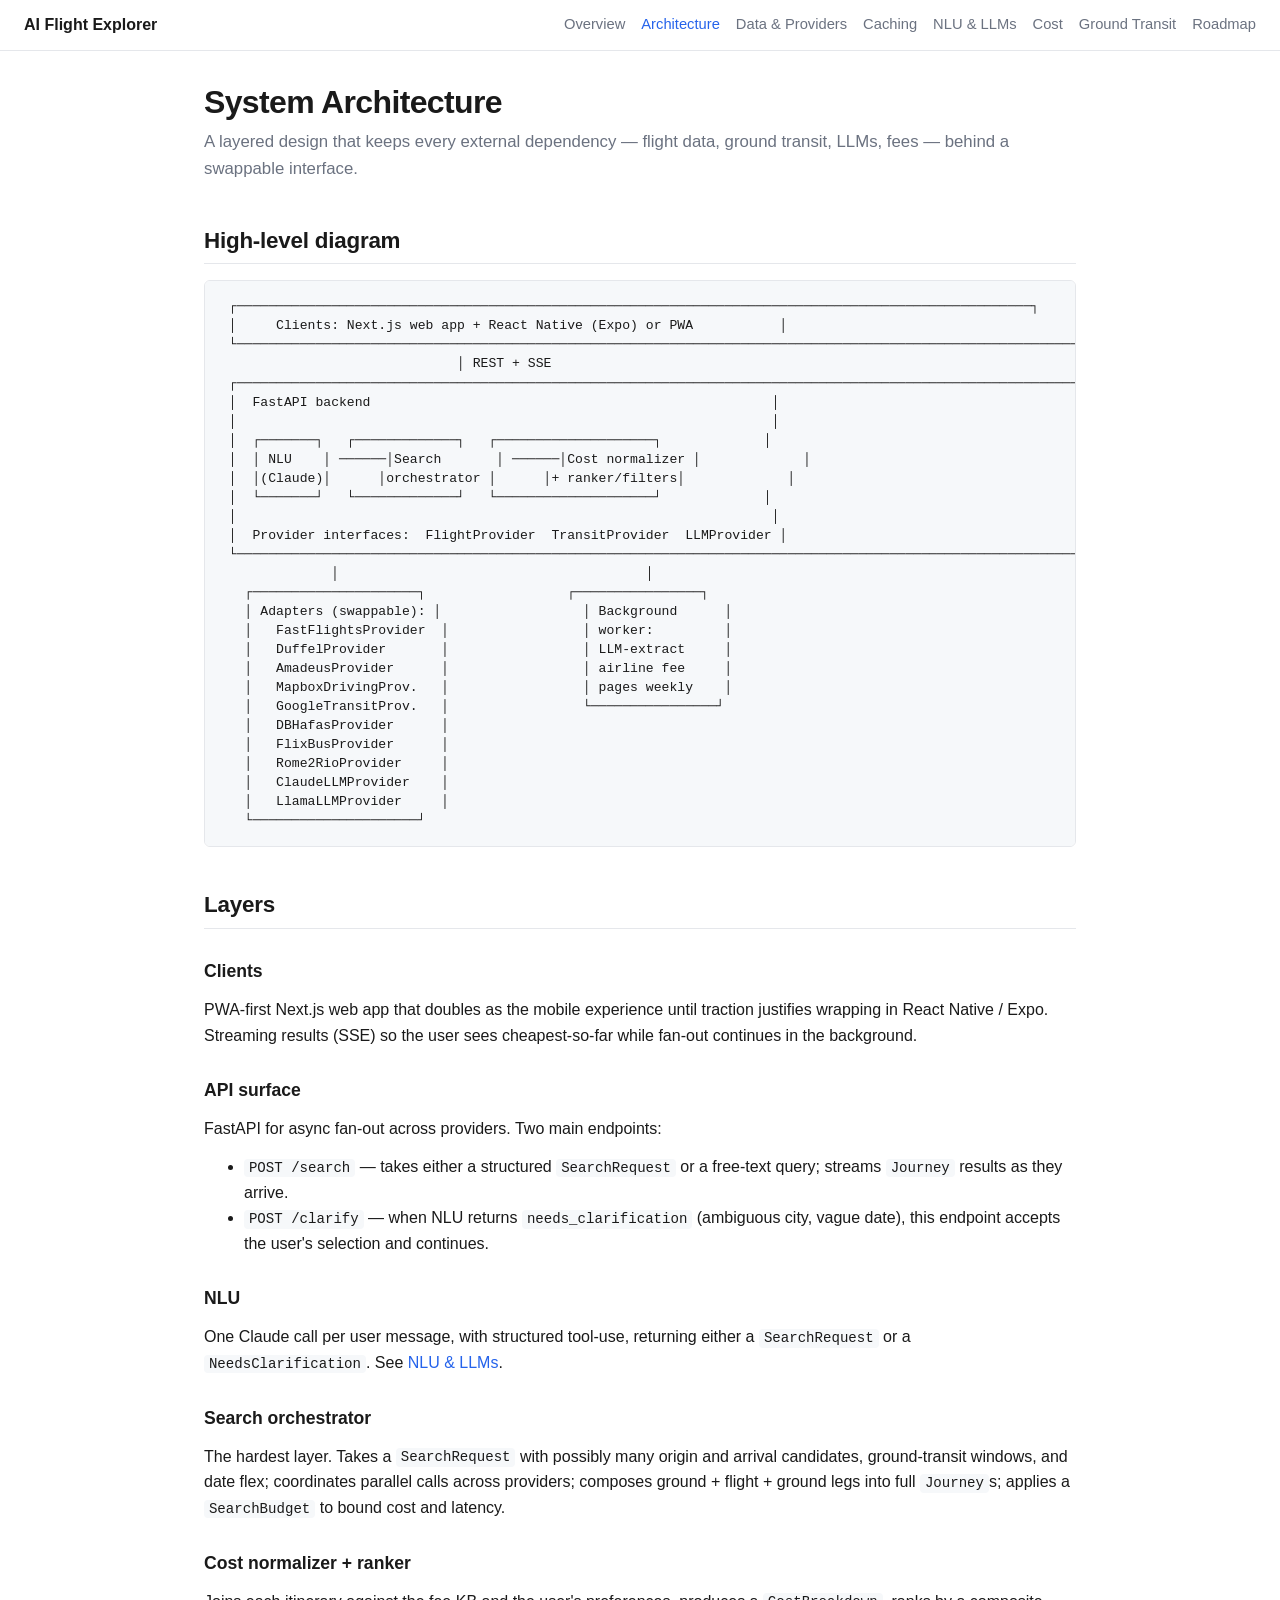
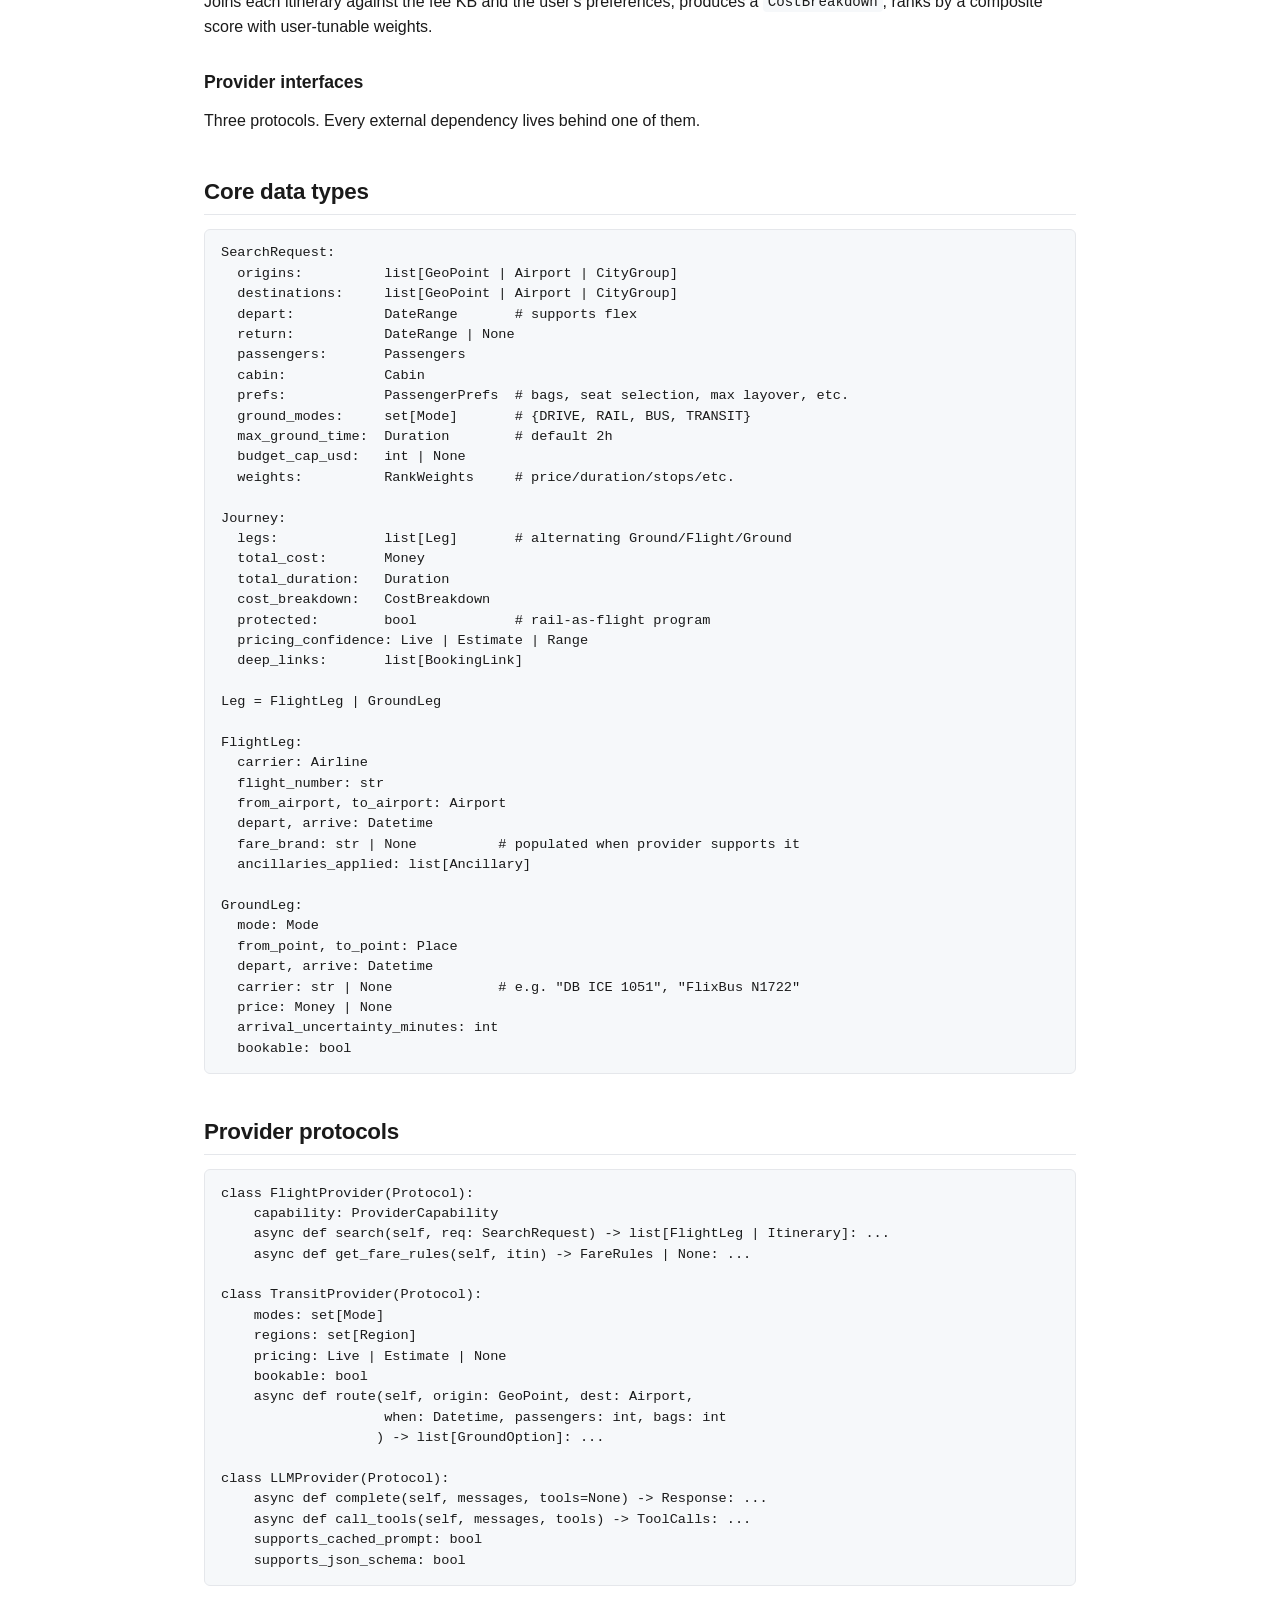
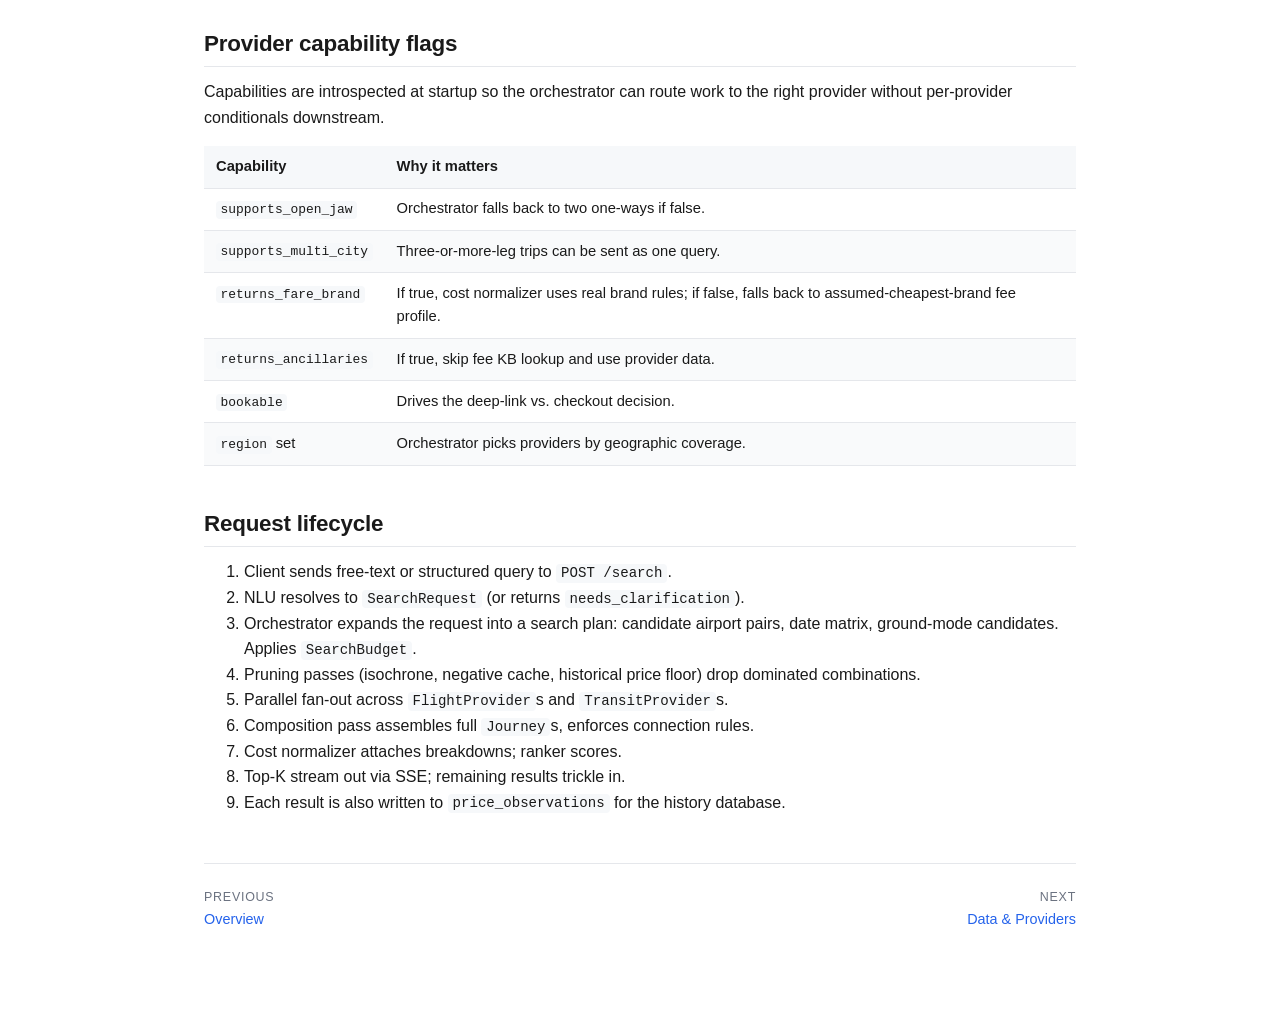
==== docs/research/architecture.html @ 309c4b52 "Add HTML research docs for AI flight explorer Eight-page design notes covering architecture, data pr" ====
<!doctype html>
<html lang="en">
<head>
  <meta charset="utf-8">
  <meta name="viewport" content="width=device-width, initial-scale=1">
  <title>System Architecture — AI Flight Explorer</title>
  <link rel="stylesheet" href="styles.css">
</head>
<body>
<nav class="top">
  <span class="brand">AI Flight Explorer</span>
  <a href="index.html">Overview</a>
  <a href="architecture.html" class="active">Architecture</a>
  <a href="data-and-providers.html">Data &amp; Providers</a>
  <a href="caching-and-indexing.html">Caching</a>
  <a href="nlu-and-llms.html">NLU &amp; LLMs</a>
  <a href="cost-transparency.html">Cost</a>
  <a href="ground-transit.html">Ground Transit</a>
  <a href="roadmap.html">Roadmap</a>
</nav>

<main>
  <h1>System Architecture</h1>
  <p class="subtitle">A layered design that keeps every external dependency &mdash; flight data, ground transit, LLMs, fees &mdash; behind a swappable interface.</p>

  <h2>High-level diagram</h2>
  <div class="diagram"> &#9484;&#9472;&#9472;&#9472;&#9472;&#9472;&#9472;&#9472;&#9472;&#9472;&#9472;&#9472;&#9472;&#9472;&#9472;&#9472;&#9472;&#9472;&#9472;&#9472;&#9472;&#9472;&#9472;&#9472;&#9472;&#9472;&#9472;&#9472;&#9472;&#9472;&#9472;&#9472;&#9472;&#9472;&#9472;&#9472;&#9472;&#9472;&#9472;&#9472;&#9472;&#9472;&#9472;&#9472;&#9472;&#9472;&#9472;&#9472;&#9472;&#9472;&#9472;&#9472;&#9472;&#9472;&#9472;&#9472;&#9472;&#9472;&#9472;&#9472;&#9472;&#9472;&#9472;&#9472;&#9472;&#9472;&#9472;&#9472;&#9472;&#9472;&#9472;&#9472;&#9472;&#9472;&#9472;&#9472;&#9472;&#9472;&#9472;&#9472;&#9472;&#9472;&#9472;&#9472;&#9472;&#9472;&#9472;&#9472;&#9472;&#9472;&#9472;&#9472;&#9472;&#9472;&#9472;&#9472;&#9472;&#9472;&#9472;&#9472;&#9472;&#9472;&#9488;
 &#9474;     Clients: Next.js web app + React Native (Expo) or PWA           &#9474;
 &#9492;&#9472;&#9472;&#9472;&#9472;&#9472;&#9472;&#9472;&#9472;&#9472;&#9472;&#9472;&#9472;&#9472;&#9472;&#9472;&#9472;&#9472;&#9472;&#9472;&#9472;&#9472;&#9472;&#9472;&#9472;&#9472;&#9472;&#9472;&#9472;&#9472;&#9472;&#9472;&#9472;&#9472;&#9472;&#9472;&#9472;&#9472;&#9472;&#9472;&#9472;&#9472;&#9472;&#9472;&#9472;&#9472;&#9472;&#9472;&#9472;&#9472;&#9472;&#9472;&#9472;&#9472;&#9472;&#9472;&#9472;&#9472;&#9472;&#9472;&#9472;&#9472;&#9472;&#9472;&#9472;&#9472;&#9472;&#9472;&#9472;&#9472;&#9472;&#9472;&#9472;&#9472;&#9472;&#9472;&#9472;&#9472;&#9472;&#9472;&#9472;&#9472;&#9472;&#9472;&#9472;&#9472;&#9472;&#9472;&#9472;&#9472;&#9472;&#9472;&#9472;&#9472;&#9472;&#9472;&#9472;&#9472;&#9472;&#9472;&#9472;&#9472;&#9472;&#9472;&#9472;&#9472;&#9472;&#9472;&#9472;&#9472;&#9472;&#9472;&#9472;&#9472;&#9472;&#9472;&#9472;&#9472;&#9472;&#9472;&#9472;&#9472;&#9472;&#9472;&#9472;&#9472;&#9472;&#9472;&#9472;&#9472;&#9472;&#9472;&#9472;&#9472;&#9472;&#9472;&#9472;&#9472;&#9472;&#9496;
                              &#9474; REST + SSE
 &#9484;&#9472;&#9472;&#9472;&#9472;&#9472;&#9472;&#9472;&#9472;&#9472;&#9472;&#9472;&#9472;&#9472;&#9472;&#9472;&#9472;&#9472;&#9472;&#9472;&#9472;&#9472;&#9472;&#9472;&#9472;&#9472;&#9472;&#9472;&#9472;&#9472;&#9472;&#9472;&#9472;&#9472;&#9472;&#9472;&#9472;&#9472;&#9472;&#9472;&#9472;&#9472;&#9472;&#9472;&#9472;&#9472;&#9472;&#9472;&#9472;&#9472;&#9472;&#9472;&#9472;&#9472;&#9472;&#9472;&#9472;&#9472;&#9472;&#9472;&#9472;&#9472;&#9472;&#9472;&#9472;&#9472;&#9472;&#9472;&#9472;&#9472;&#9472;&#9472;&#9472;&#9472;&#9472;&#9472;&#9472;&#9472;&#9472;&#9472;&#9472;&#9472;&#9472;&#9472;&#9472;&#9472;&#9472;&#9472;&#9472;&#9472;&#9472;&#9472;&#9472;&#9472;&#9472;&#9472;&#9472;&#9472;&#9472;&#9472;&#9472;&#9472;&#9472;&#9472;&#9472;&#9472;&#9472;&#9472;&#9472;&#9472;&#9472;&#9472;&#9472;&#9488;
 &#9474;  FastAPI backend                                                   &#9474;
 &#9474;                                                                    &#9474;
 &#9474;  &#9484;&#9472;&#9472;&#9472;&#9472;&#9472;&#9472;&#9472;&#9488;   &#9484;&#9472;&#9472;&#9472;&#9472;&#9472;&#9472;&#9472;&#9472;&#9472;&#9472;&#9472;&#9472;&#9472;&#9488;   &#9484;&#9472;&#9472;&#9472;&#9472;&#9472;&#9472;&#9472;&#9472;&#9472;&#9472;&#9472;&#9472;&#9472;&#9472;&#9472;&#9472;&#9472;&#9472;&#9472;&#9472;&#9488;             &#9474;
 &#9474;  &#9474; NLU    &#9474; &#9472;&#9472;&#9472;&#9472;&#9472;&#9472;&#9474;Search       &#9474; &#9472;&#9472;&#9472;&#9472;&#9472;&#9472;&#9474;Cost normalizer &#9474;             &#9474;
 &#9474;  &#9474;(Claude)&#9474;      &#9474;orchestrator &#9474;      &#9474;+ ranker/filters&#9474;             &#9474;
 &#9474;  &#9492;&#9472;&#9472;&#9472;&#9472;&#9472;&#9472;&#9472;&#9496;   &#9492;&#9472;&#9472;&#9472;&#9472;&#9472;&#9472;&#9472;&#9472;&#9472;&#9472;&#9472;&#9472;&#9472;&#9496;   &#9492;&#9472;&#9472;&#9472;&#9472;&#9472;&#9472;&#9472;&#9472;&#9472;&#9472;&#9472;&#9472;&#9472;&#9472;&#9472;&#9472;&#9472;&#9472;&#9472;&#9472;&#9496;             &#9474;
 &#9474;                                                                    &#9474;
 &#9474;  Provider interfaces:  FlightProvider  TransitProvider  LLMProvider &#9474;
 &#9492;&#9472;&#9472;&#9472;&#9472;&#9472;&#9472;&#9472;&#9472;&#9472;&#9472;&#9472;&#9472;&#9472;&#9472;&#9472;&#9472;&#9472;&#9472;&#9472;&#9472;&#9472;&#9472;&#9472;&#9472;&#9472;&#9472;&#9472;&#9472;&#9472;&#9472;&#9472;&#9472;&#9472;&#9472;&#9472;&#9472;&#9472;&#9472;&#9472;&#9472;&#9472;&#9472;&#9472;&#9472;&#9472;&#9472;&#9472;&#9472;&#9472;&#9472;&#9472;&#9472;&#9472;&#9472;&#9472;&#9472;&#9472;&#9472;&#9472;&#9472;&#9472;&#9472;&#9472;&#9472;&#9472;&#9472;&#9472;&#9472;&#9472;&#9472;&#9472;&#9472;&#9472;&#9472;&#9472;&#9472;&#9472;&#9472;&#9472;&#9472;&#9472;&#9472;&#9472;&#9472;&#9472;&#9472;&#9472;&#9472;&#9472;&#9472;&#9472;&#9472;&#9472;&#9472;&#9472;&#9472;&#9472;&#9472;&#9472;&#9472;&#9472;&#9472;&#9472;&#9472;&#9472;&#9472;&#9472;&#9472;&#9472;&#9472;&#9472;&#9472;&#9472;&#9496;
              &#9474;                                       &#9474;
   &#9484;&#9472;&#9472;&#9472;&#9472;&#9472;&#9472;&#9472;&#9472;&#9472;&#9472;&#9472;&#9472;&#9472;&#9472;&#9472;&#9472;&#9472;&#9472;&#9472;&#9472;&#9472;&#9488;                  &#9484;&#9472;&#9472;&#9472;&#9472;&#9472;&#9472;&#9472;&#9472;&#9472;&#9472;&#9472;&#9472;&#9472;&#9472;&#9472;&#9472;&#9488;
   &#9474; Adapters (swappable): &#9474;                  &#9474; Background      &#9474;
   &#9474;   FastFlightsProvider  &#9474;                 &#9474; worker:         &#9474;
   &#9474;   DuffelProvider       &#9474;                 &#9474; LLM-extract     &#9474;
   &#9474;   AmadeusProvider      &#9474;                 &#9474; airline fee     &#9474;
   &#9474;   MapboxDrivingProv.   &#9474;                 &#9474; pages weekly    &#9474;
   &#9474;   GoogleTransitProv.   &#9474;                 &#9492;&#9472;&#9472;&#9472;&#9472;&#9472;&#9472;&#9472;&#9472;&#9472;&#9472;&#9472;&#9472;&#9472;&#9472;&#9472;&#9472;&#9496;
   &#9474;   DBHafasProvider      &#9474;
   &#9474;   FlixBusProvider      &#9474;
   &#9474;   Rome2RioProvider     &#9474;
   &#9474;   ClaudeLLMProvider    &#9474;
   &#9474;   LlamaLLMProvider     &#9474;
   &#9492;&#9472;&#9472;&#9472;&#9472;&#9472;&#9472;&#9472;&#9472;&#9472;&#9472;&#9472;&#9472;&#9472;&#9472;&#9472;&#9472;&#9472;&#9472;&#9472;&#9472;&#9472;&#9496;</div>

  <h2>Layers</h2>
  <h3>Clients</h3>
  <p>PWA-first Next.js web app that doubles as the mobile experience until traction justifies wrapping in React Native / Expo. Streaming results (SSE) so the user sees cheapest-so-far while fan-out continues in the background.</p>

  <h3>API surface</h3>
  <p>FastAPI for async fan-out across providers. Two main endpoints:</p>
  <ul>
    <li><code>POST /search</code> &mdash; takes either a structured <code>SearchRequest</code> or a free-text query; streams <code>Journey</code> results as they arrive.</li>
    <li><code>POST /clarify</code> &mdash; when NLU returns <code>needs_clarification</code> (ambiguous city, vague date), this endpoint accepts the user's selection and continues.</li>
  </ul>

  <h3>NLU</h3>
  <p>One Claude call per user message, with structured tool-use, returning either a <code>SearchRequest</code> or a <code>NeedsClarification</code>. See <a href="nlu-and-llms.html">NLU &amp; LLMs</a>.</p>

  <h3>Search orchestrator</h3>
  <p>The hardest layer. Takes a <code>SearchRequest</code> with possibly many origin and arrival candidates, ground-transit windows, and date flex; coordinates parallel calls across providers; composes ground + flight + ground legs into full <code>Journey</code>s; applies a <code>SearchBudget</code> to bound cost and latency.</p>

  <h3>Cost normalizer + ranker</h3>
  <p>Joins each itinerary against the fee KB and the user's preferences, produces a <code>CostBreakdown</code>, ranks by a composite score with user-tunable weights.</p>

  <h3>Provider interfaces</h3>
  <p>Three protocols. Every external dependency lives behind one of them.</p>

  <h2>Core data types</h2>
  <pre><code>SearchRequest:
  origins:          list[GeoPoint | Airport | CityGroup]
  destinations:     list[GeoPoint | Airport | CityGroup]
  depart:           DateRange       # supports flex
  return:           DateRange | None
  passengers:       Passengers
  cabin:            Cabin
  prefs:            PassengerPrefs  # bags, seat selection, max layover, etc.
  ground_modes:     set[Mode]       # {DRIVE, RAIL, BUS, TRANSIT}
  max_ground_time:  Duration        # default 2h
  budget_cap_usd:   int | None
  weights:          RankWeights     # price/duration/stops/etc.

Journey:
  legs:             list[Leg]       # alternating Ground/Flight/Ground
  total_cost:       Money
  total_duration:   Duration
  cost_breakdown:   CostBreakdown
  protected:        bool            # rail-as-flight program
  pricing_confidence: Live | Estimate | Range
  deep_links:       list[BookingLink]

Leg = FlightLeg | GroundLeg

FlightLeg:
  carrier: Airline
  flight_number: str
  from_airport, to_airport: Airport
  depart, arrive: Datetime
  fare_brand: str | None          # populated when provider supports it
  ancillaries_applied: list[Ancillary]

GroundLeg:
  mode: Mode
  from_point, to_point: Place
  depart, arrive: Datetime
  carrier: str | None             # e.g. "DB ICE 1051", "FlixBus N1722"
  price: Money | None
  arrival_uncertainty_minutes: int
  bookable: bool</code></pre>

  <h2>Provider protocols</h2>
  <pre><code>class FlightProvider(Protocol):
    capability: ProviderCapability
    async def search(self, req: SearchRequest) -> list[FlightLeg | Itinerary]: ...
    async def get_fare_rules(self, itin) -> FareRules | None: ...

class TransitProvider(Protocol):
    modes: set[Mode]
    regions: set[Region]
    pricing: Live | Estimate | None
    bookable: bool
    async def route(self, origin: GeoPoint, dest: Airport,
                    when: Datetime, passengers: int, bags: int
                   ) -> list[GroundOption]: ...

class LLMProvider(Protocol):
    async def complete(self, messages, tools=None) -> Response: ...
    async def call_tools(self, messages, tools) -> ToolCalls: ...
    supports_cached_prompt: bool
    supports_json_schema: bool</code></pre>

  <h2>Provider capability flags</h2>
  <p>Capabilities are introspected at startup so the orchestrator can route work to the right provider without per-provider conditionals downstream.</p>
  <table>
    <thead>
      <tr><th>Capability</th><th>Why it matters</th></tr>
    </thead>
    <tbody>
      <tr><td><code>supports_open_jaw</code></td><td>Orchestrator falls back to two one-ways if false.</td></tr>
      <tr><td><code>supports_multi_city</code></td><td>Three-or-more-leg trips can be sent as one query.</td></tr>
      <tr><td><code>returns_fare_brand</code></td><td>If true, cost normalizer uses real brand rules; if false, falls back to assumed-cheapest-brand fee profile.</td></tr>
      <tr><td><code>returns_ancillaries</code></td><td>If true, skip fee KB lookup and use provider data.</td></tr>
      <tr><td><code>bookable</code></td><td>Drives the deep-link vs. checkout decision.</td></tr>
      <tr><td><code>region</code> set</td><td>Orchestrator picks providers by geographic coverage.</td></tr>
    </tbody>
  </table>

  <h2>Request lifecycle</h2>
  <ol>
    <li>Client sends free-text or structured query to <code>POST /search</code>.</li>
    <li>NLU resolves to <code>SearchRequest</code> (or returns <code>needs_clarification</code>).</li>
    <li>Orchestrator expands the request into a search plan: candidate airport pairs, date matrix, ground-mode candidates. Applies <code>SearchBudget</code>.</li>
    <li>Pruning passes (isochrone, negative cache, historical price floor) drop dominated combinations.</li>
    <li>Parallel fan-out across <code>FlightProvider</code>s and <code>TransitProvider</code>s.</li>
    <li>Composition pass assembles full <code>Journey</code>s, enforces connection rules.</li>
    <li>Cost normalizer attaches breakdowns; ranker scores.</li>
    <li>Top-K stream out via SSE; remaining results trickle in.</li>
    <li>Each result is also written to <code>price_observations</code> for the history database.</li>
  </ol>

  <div class="pager">
    <a href="index.html"><span class="label">Previous</span>Overview</a>
    <a href="data-and-providers.html" class="next"><span class="label">Next</span>Data &amp; Providers</a>
  </div>
</main>
</body>
</html>
---- docs/research/styles.css ----
:root {
  --bg: #ffffff;
  --fg: #1a1a1a;
  --muted: #6b7280;
  --accent: #2563eb;
  --border: #e5e7eb;
  --code-bg: #f6f8fa;
  --table-stripe: #f9fafb;
  --warn-bg: #fef3c7;
  --warn-border: #f59e0b;
  --info-bg: #eff6ff;
  --info-border: #2563eb;
  --ok-bg: #ecfdf5;
  --ok-border: #10b981;
}

@media (prefers-color-scheme: dark) {
  :root {
    --bg: #0b0d10;
    --fg: #e5e7eb;
    --muted: #9ca3af;
    --accent: #60a5fa;
    --border: #1f2937;
    --code-bg: #111827;
    --table-stripe: #0f172a;
    --warn-bg: #422006;
    --warn-border: #d97706;
    --info-bg: #0c1a2b;
    --info-border: #3b82f6;
    --ok-bg: #052e1f;
    --ok-border: #059669;
  }
}

* { box-sizing: border-box; }

html, body {
  margin: 0;
  padding: 0;
  background: var(--bg);
  color: var(--fg);
  font-family: -apple-system, BlinkMacSystemFont, "Inter", "Segoe UI", Roboto, "Helvetica Neue", Arial, sans-serif;
  font-size: 16px;
  line-height: 1.6;
}

nav.top {
  position: sticky;
  top: 0;
  z-index: 10;
  background: var(--bg);
  border-bottom: 1px solid var(--border);
  padding: 0.75rem 1.5rem;
  display: flex;
  flex-wrap: wrap;
  gap: 1rem;
  align-items: center;
}

nav.top .brand {
  font-weight: 600;
  margin-right: auto;
}

nav.top a {
  color: var(--muted);
  text-decoration: none;
  font-size: 0.92rem;
}

nav.top a:hover, nav.top a.active {
  color: var(--accent);
}

main {
  max-width: 920px;
  margin: 0 auto;
  padding: 2rem 1.5rem 5rem;
}

h1 {
  font-size: 2rem;
  line-height: 1.2;
  margin: 0 0 0.5rem;
  letter-spacing: -0.02em;
}

h2 {
  font-size: 1.4rem;
  margin-top: 2.5rem;
  margin-bottom: 0.75rem;
  letter-spacing: -0.01em;
  padding-bottom: 0.3rem;
  border-bottom: 1px solid var(--border);
}

h3 {
  font-size: 1.1rem;
  margin-top: 1.75rem;
  margin-bottom: 0.5rem;
}

p, ul, ol {
  margin: 0.75rem 0;
}

a {
  color: var(--accent);
  text-decoration: none;
}

a:hover {
  text-decoration: underline;
}

code {
  font-family: ui-monospace, "SF Mono", Menlo, Monaco, Consolas, monospace;
  font-size: 0.88em;
  background: var(--code-bg);
  padding: 0.1em 0.35em;
  border-radius: 4px;
}

pre {
  background: var(--code-bg);
  border: 1px solid var(--border);
  border-radius: 6px;
  padding: 0.85rem 1rem;
  overflow-x: auto;
  font-size: 0.85rem;
  line-height: 1.5;
}

pre code {
  background: transparent;
  padding: 0;
  border-radius: 0;
  font-size: inherit;
}

table {
  border-collapse: collapse;
  width: 100%;
  margin: 1rem 0;
  font-size: 0.92rem;
}

th, td {
  text-align: left;
  padding: 0.55rem 0.75rem;
  border-bottom: 1px solid var(--border);
  vertical-align: top;
}

th {
  background: var(--code-bg);
  font-weight: 600;
}

tbody tr:nth-child(even) {
  background: var(--table-stripe);
}

.subtitle {
  color: var(--muted);
  font-size: 1.05rem;
  margin-top: 0;
  margin-bottom: 1.5rem;
}

.callout {
  border-left: 4px solid var(--info-border);
  background: var(--info-bg);
  padding: 0.75rem 1rem;
  margin: 1rem 0;
  border-radius: 0 6px 6px 0;
}

.callout.warn {
  border-color: var(--warn-border);
  background: var(--warn-bg);
}

.callout.ok {
  border-color: var(--ok-border);
  background: var(--ok-bg);
}

.callout .label {
  font-weight: 600;
  margin-right: 0.4rem;
  text-transform: uppercase;
  font-size: 0.78rem;
  letter-spacing: 0.05em;
}

.toc {
  display: grid;
  grid-template-columns: repeat(auto-fit, minmax(250px, 1fr));
  gap: 1rem;
  margin: 1.5rem 0;
}

.toc .card {
  border: 1px solid var(--border);
  border-radius: 8px;
  padding: 1rem 1.1rem;
  background: var(--bg);
  transition: border-color 0.15s;
}

.toc .card:hover {
  border-color: var(--accent);
}

.toc .card a {
  font-weight: 600;
  font-size: 1.05rem;
}

.toc .card p {
  color: var(--muted);
  font-size: 0.9rem;
  margin: 0.4rem 0 0;
}

.toc .card .num {
  color: var(--muted);
  font-size: 0.78rem;
  letter-spacing: 0.06em;
  text-transform: uppercase;
  margin-bottom: 0.3rem;
}

.kv {
  display: grid;
  grid-template-columns: max-content 1fr;
  gap: 0.4rem 1.25rem;
  margin: 1rem 0;
  font-size: 0.94rem;
}

.kv dt {
  color: var(--muted);
}

.kv dd {
  margin: 0;
}

.pager {
  display: flex;
  justify-content: space-between;
  margin-top: 3rem;
  padding-top: 1.5rem;
  border-top: 1px solid var(--border);
  gap: 1rem;
}

.pager a {
  display: inline-flex;
  flex-direction: column;
  font-size: 0.9rem;
  max-width: 45%;
}

.pager a .label {
  color: var(--muted);
  font-size: 0.78rem;
  text-transform: uppercase;
  letter-spacing: 0.06em;
}

.pager a.next {
  text-align: right;
  margin-left: auto;
}

.diagram {
  background: var(--code-bg);
  border: 1px solid var(--border);
  border-radius: 6px;
  padding: 1rem;
  font-family: ui-monospace, "SF Mono", Menlo, Monaco, Consolas, monospace;
  font-size: 0.82rem;
  line-height: 1.45;
  overflow-x: auto;
  white-space: pre;
  margin: 1rem 0;
}

footer {
  color: var(--muted);
  font-size: 0.85rem;
  margin-top: 3rem;
  text-align: center;
}
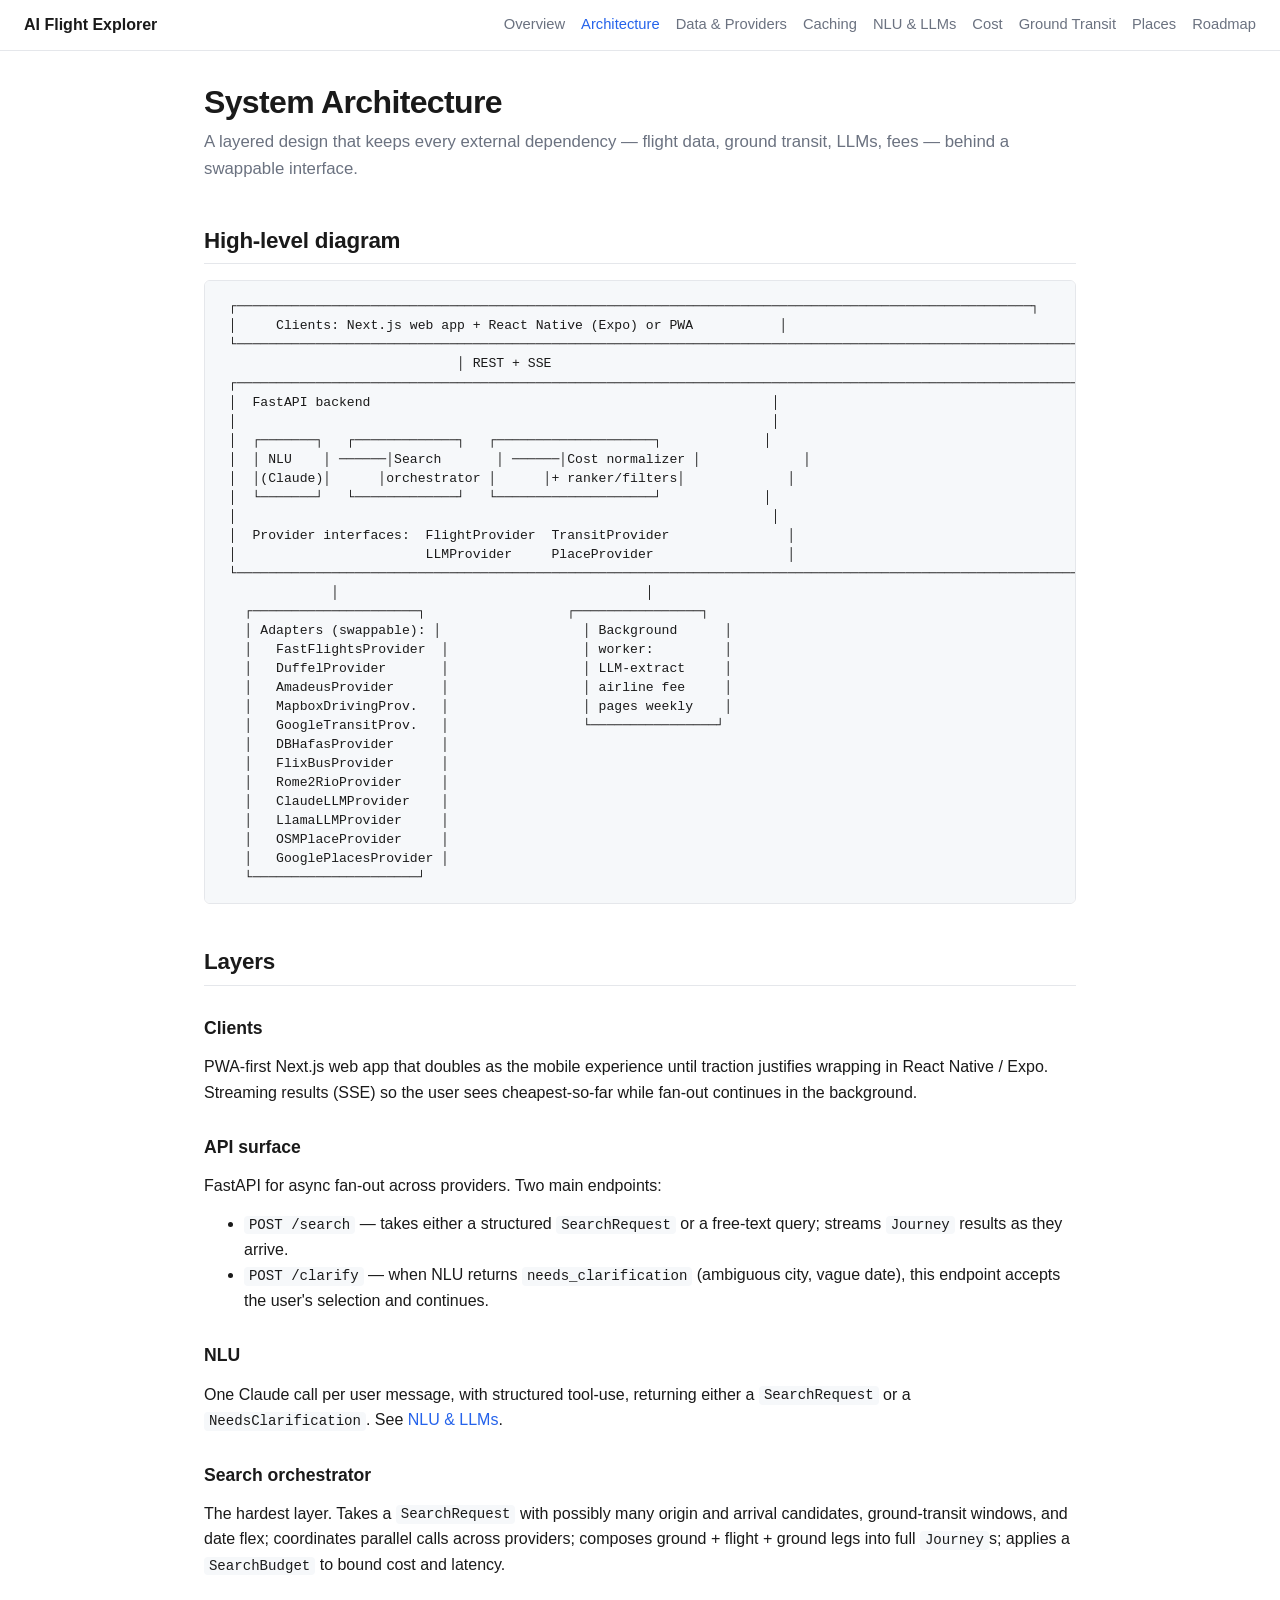
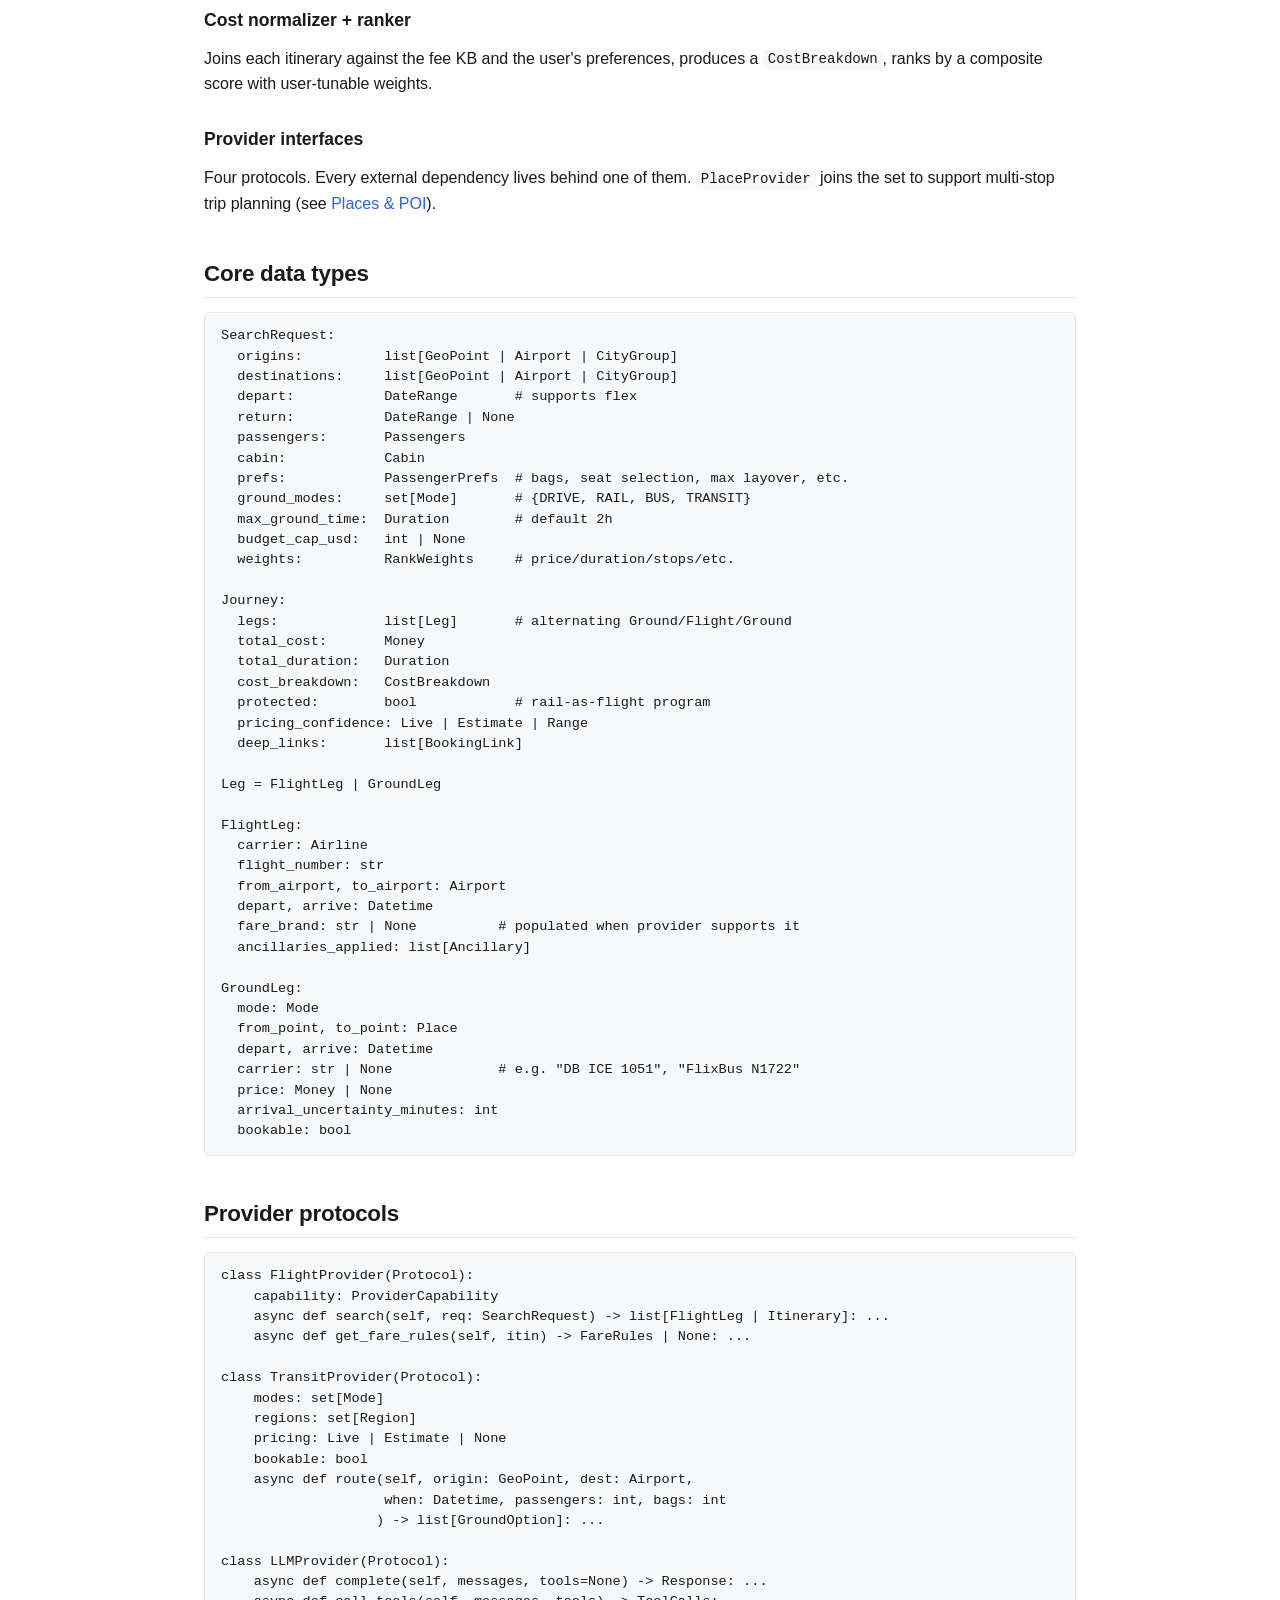
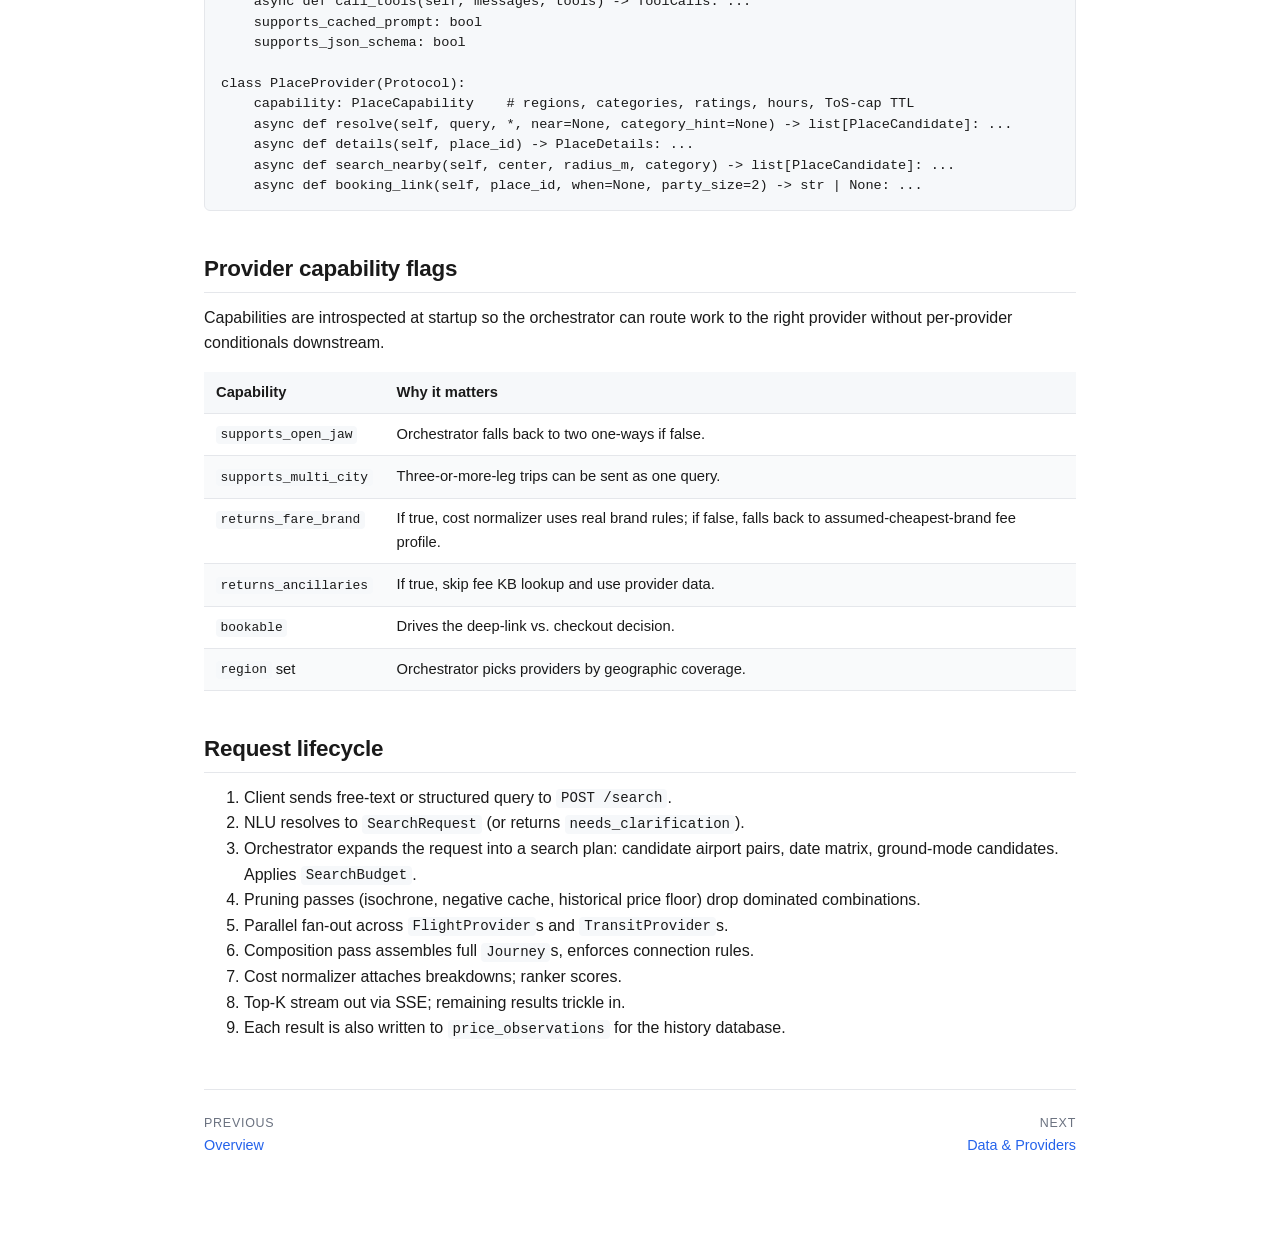
==== commit 5f9d8a2d: "Add Places & POI research page for multi-stop trip planning New docs/research/places-and-poi.html co" ====
--- a/docs/research/architecture.html
+++ b/docs/research/architecture.html
@@ -16,6 +16,7 @@
   <a href="nlu-and-llms.html">NLU &amp; LLMs</a>
   <a href="cost-transparency.html">Cost</a>
   <a href="ground-transit.html">Ground Transit</a>
+  <a href="places-and-poi.html">Places</a>
   <a href="roadmap.html">Roadmap</a>
 </nav>
 
@@ -36,7 +37,8 @@
  &#9474;  &#9474;(Claude)&#9474;      &#9474;orchestrator &#9474;      &#9474;+ ranker/filters&#9474;             &#9474;
  &#9474;  &#9492;&#9472;&#9472;&#9472;&#9472;&#9472;&#9472;&#9472;&#9496;   &#9492;&#9472;&#9472;&#9472;&#9472;&#9472;&#9472;&#9472;&#9472;&#9472;&#9472;&#9472;&#9472;&#9472;&#9496;   &#9492;&#9472;&#9472;&#9472;&#9472;&#9472;&#9472;&#9472;&#9472;&#9472;&#9472;&#9472;&#9472;&#9472;&#9472;&#9472;&#9472;&#9472;&#9472;&#9472;&#9472;&#9496;             &#9474;
  &#9474;                                                                    &#9474;
- &#9474;  Provider interfaces:  FlightProvider  TransitProvider  LLMProvider &#9474;
+ &#9474;  Provider interfaces:  FlightProvider  TransitProvider               &#9474;
+ &#9474;                        LLMProvider     PlaceProvider                 &#9474;
  &#9492;&#9472;&#9472;&#9472;&#9472;&#9472;&#9472;&#9472;&#9472;&#9472;&#9472;&#9472;&#9472;&#9472;&#9472;&#9472;&#9472;&#9472;&#9472;&#9472;&#9472;&#9472;&#9472;&#9472;&#9472;&#9472;&#9472;&#9472;&#9472;&#9472;&#9472;&#9472;&#9472;&#9472;&#9472;&#9472;&#9472;&#9472;&#9472;&#9472;&#9472;&#9472;&#9472;&#9472;&#9472;&#9472;&#9472;&#9472;&#9472;&#9472;&#9472;&#9472;&#9472;&#9472;&#9472;&#9472;&#9472;&#9472;&#9472;&#9472;&#9472;&#9472;&#9472;&#9472;&#9472;&#9472;&#9472;&#9472;&#9472;&#9472;&#9472;&#9472;&#9472;&#9472;&#9472;&#9472;&#9472;&#9472;&#9472;&#9472;&#9472;&#9472;&#9472;&#9472;&#9472;&#9472;&#9472;&#9472;&#9472;&#9472;&#9472;&#9472;&#9472;&#9472;&#9472;&#9472;&#9472;&#9472;&#9472;&#9472;&#9472;&#9472;&#9472;&#9472;&#9472;&#9472;&#9472;&#9472;&#9472;&#9472;&#9472;&#9472;&#9472;&#9472;&#9496;
               &#9474;                                       &#9474;
    &#9484;&#9472;&#9472;&#9472;&#9472;&#9472;&#9472;&#9472;&#9472;&#9472;&#9472;&#9472;&#9472;&#9472;&#9472;&#9472;&#9472;&#9472;&#9472;&#9472;&#9472;&#9472;&#9488;                  &#9484;&#9472;&#9472;&#9472;&#9472;&#9472;&#9472;&#9472;&#9472;&#9472;&#9472;&#9472;&#9472;&#9472;&#9472;&#9472;&#9472;&#9488;
@@ -51,6 +53,8 @@
    &#9474;   Rome2RioProvider     &#9474;
    &#9474;   ClaudeLLMProvider    &#9474;
    &#9474;   LlamaLLMProvider     &#9474;
+   &#9474;   OSMPlaceProvider     &#9474;
+   &#9474;   GooglePlacesProvider &#9474;
    &#9492;&#9472;&#9472;&#9472;&#9472;&#9472;&#9472;&#9472;&#9472;&#9472;&#9472;&#9472;&#9472;&#9472;&#9472;&#9472;&#9472;&#9472;&#9472;&#9472;&#9472;&#9472;&#9496;</div>
 
   <h2>Layers</h2>
@@ -74,7 +78,7 @@
   <p>Joins each itinerary against the fee KB and the user's preferences, produces a <code>CostBreakdown</code>, ranks by a composite score with user-tunable weights.</p>
 
   <h3>Provider interfaces</h3>
-  <p>Three protocols. Every external dependency lives behind one of them.</p>
+  <p>Four protocols. Every external dependency lives behind one of them. <code>PlaceProvider</code> joins the set to support multi-stop trip planning (see <a href="places-and-poi.html">Places &amp; POI</a>).</p>
 
   <h2>Core data types</h2>
   <pre><code>SearchRequest:
@@ -137,7 +141,14 @@
     async def complete(self, messages, tools=None) -> Response: ...
     async def call_tools(self, messages, tools) -> ToolCalls: ...
     supports_cached_prompt: bool
-    supports_json_schema: bool</code></pre>
+    supports_json_schema: bool
+
+class PlaceProvider(Protocol):
+    capability: PlaceCapability    # regions, categories, ratings, hours, ToS-cap TTL
+    async def resolve(self, query, *, near=None, category_hint=None) -> list[PlaceCandidate]: ...
+    async def details(self, place_id) -> PlaceDetails: ...
+    async def search_nearby(self, center, radius_m, category) -> list[PlaceCandidate]: ...
+    async def booking_link(self, place_id, when=None, party_size=2) -> str | None: ...</code></pre>
 
   <h2>Provider capability flags</h2>
   <p>Capabilities are introspected at startup so the orchestrator can route work to the right provider without per-provider conditionals downstream.</p>
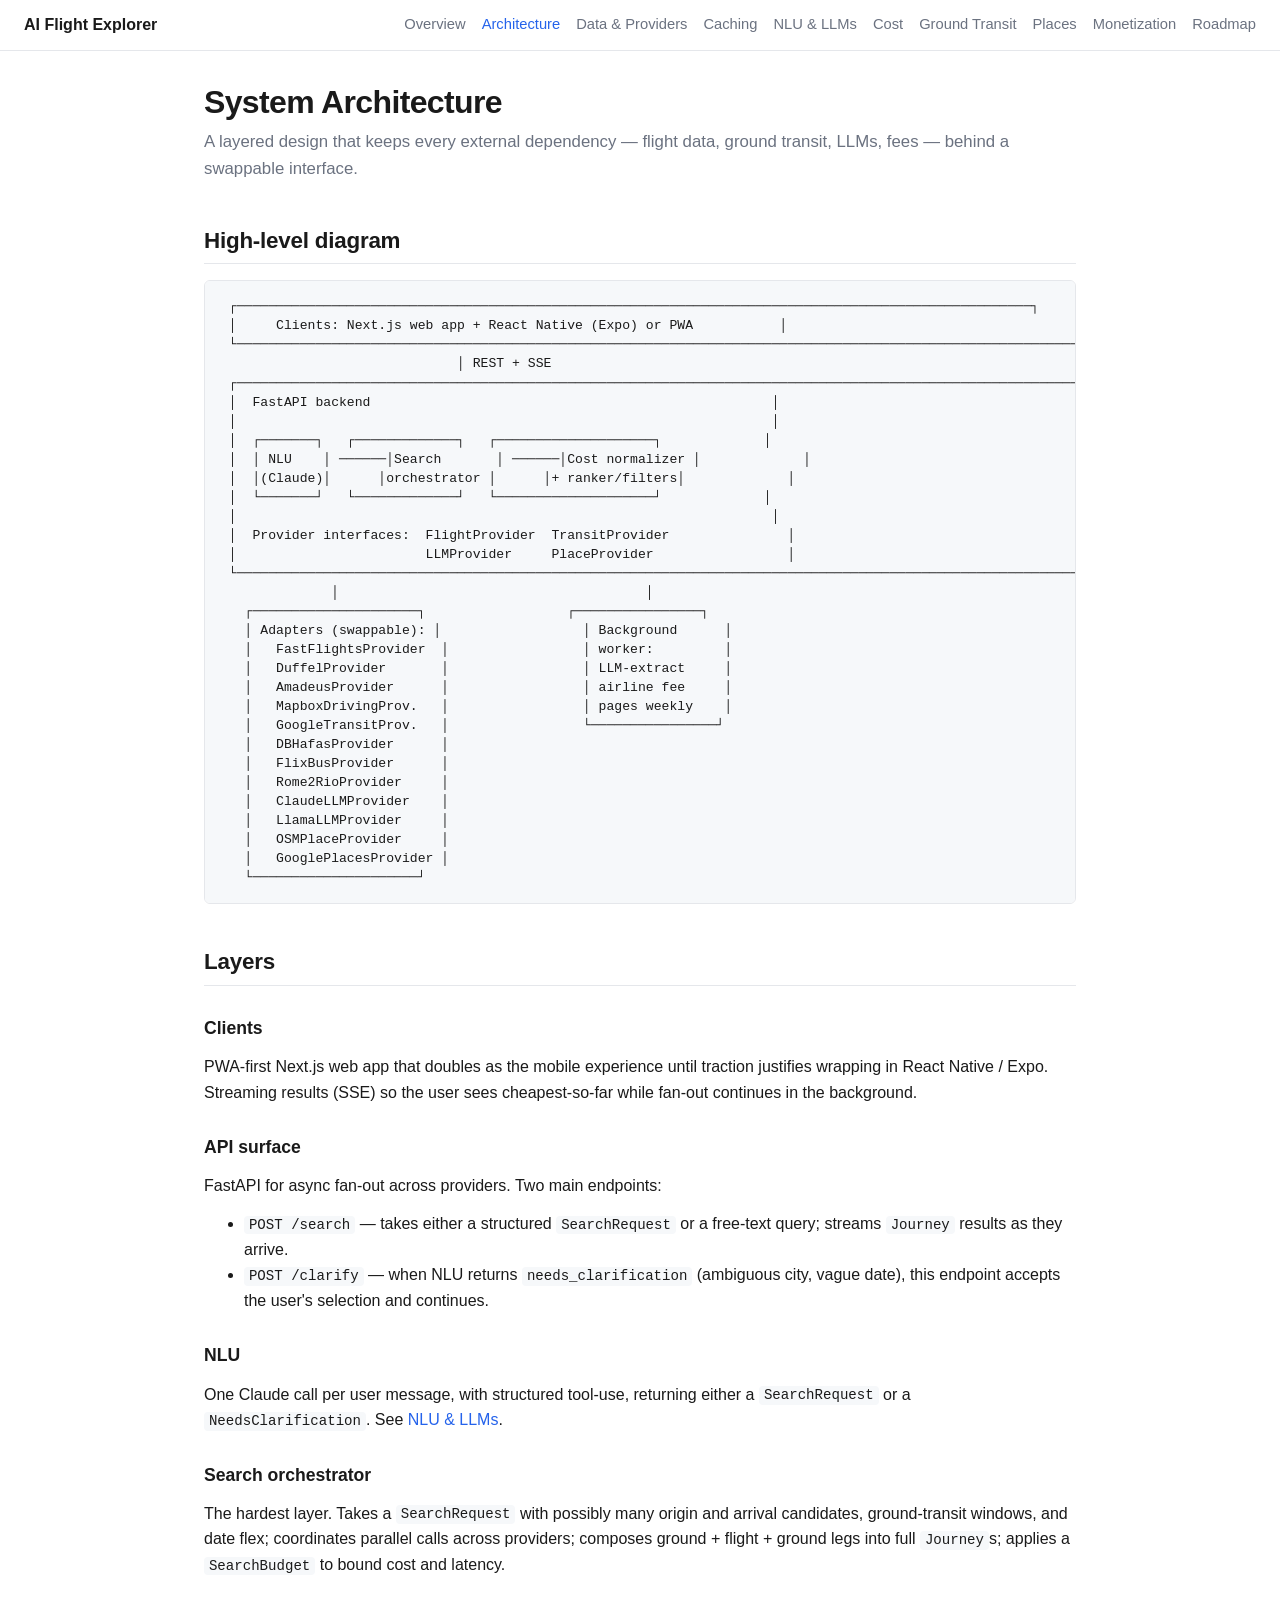
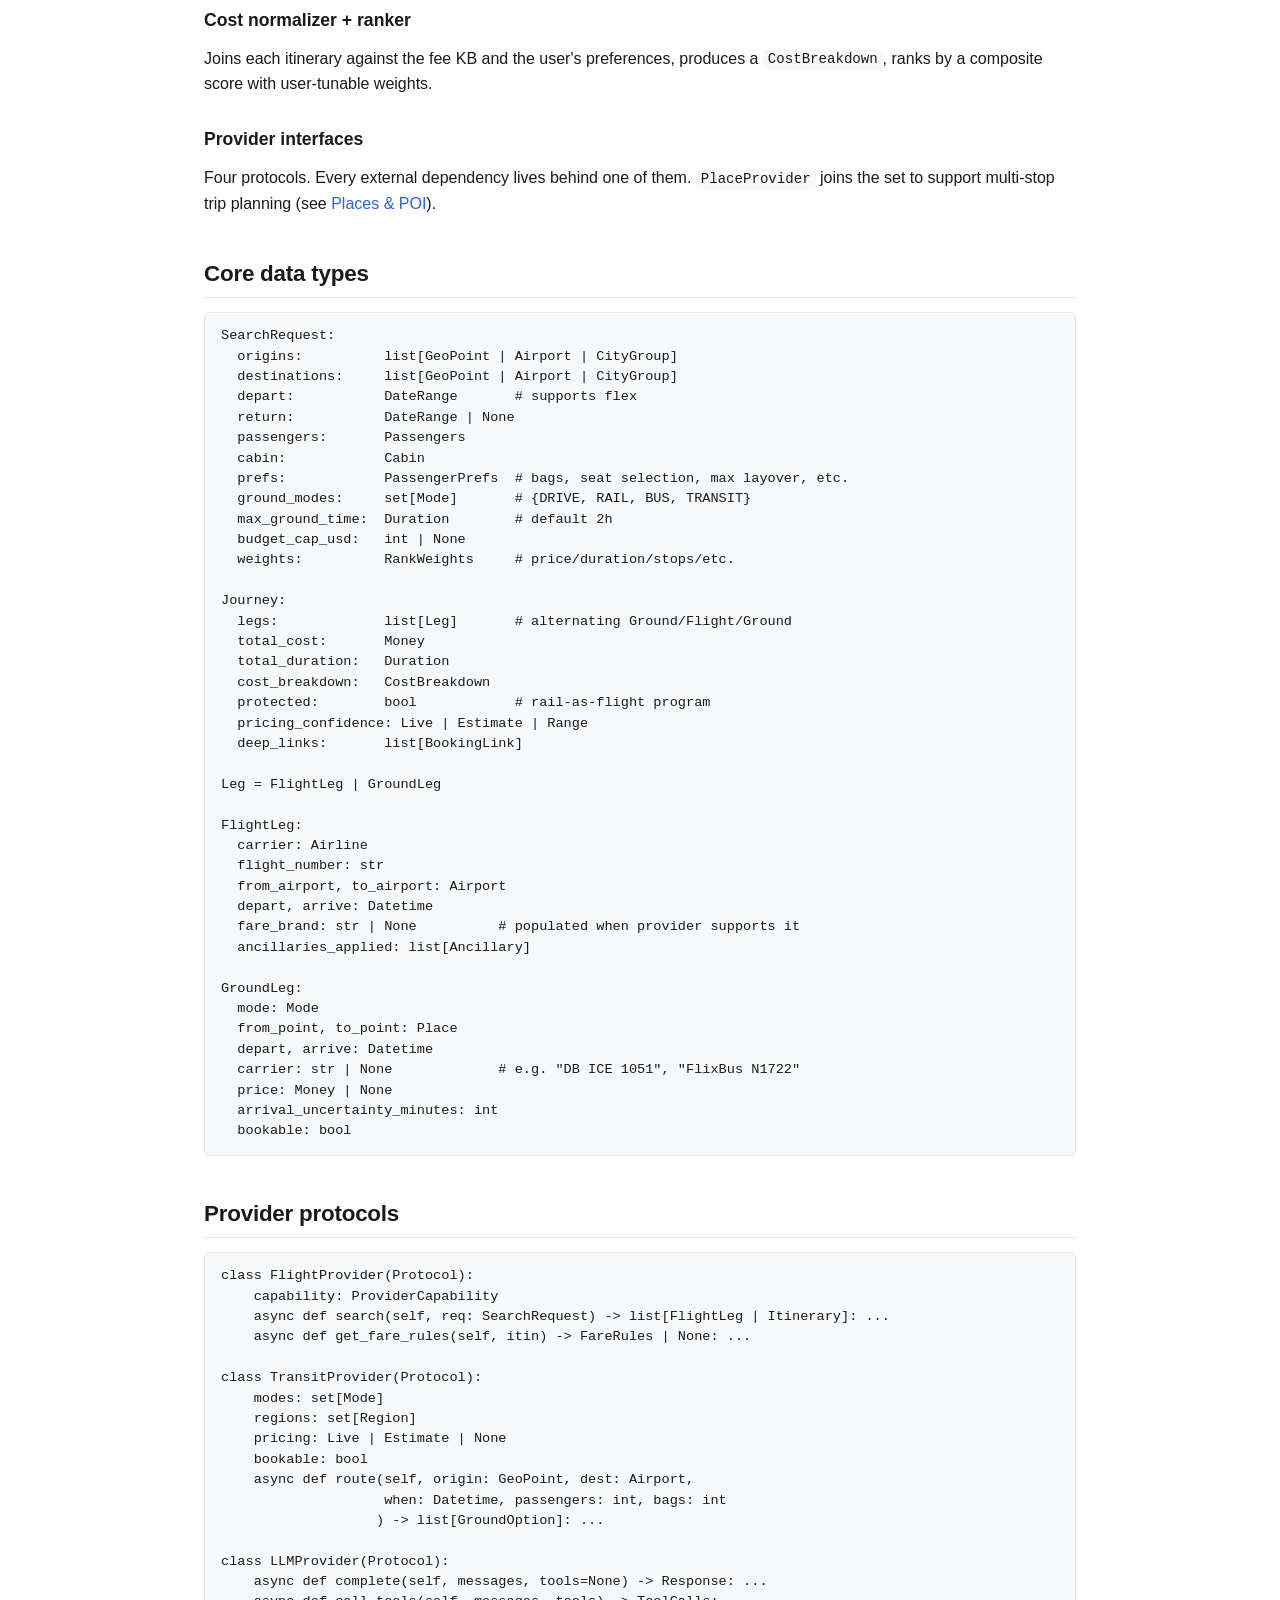
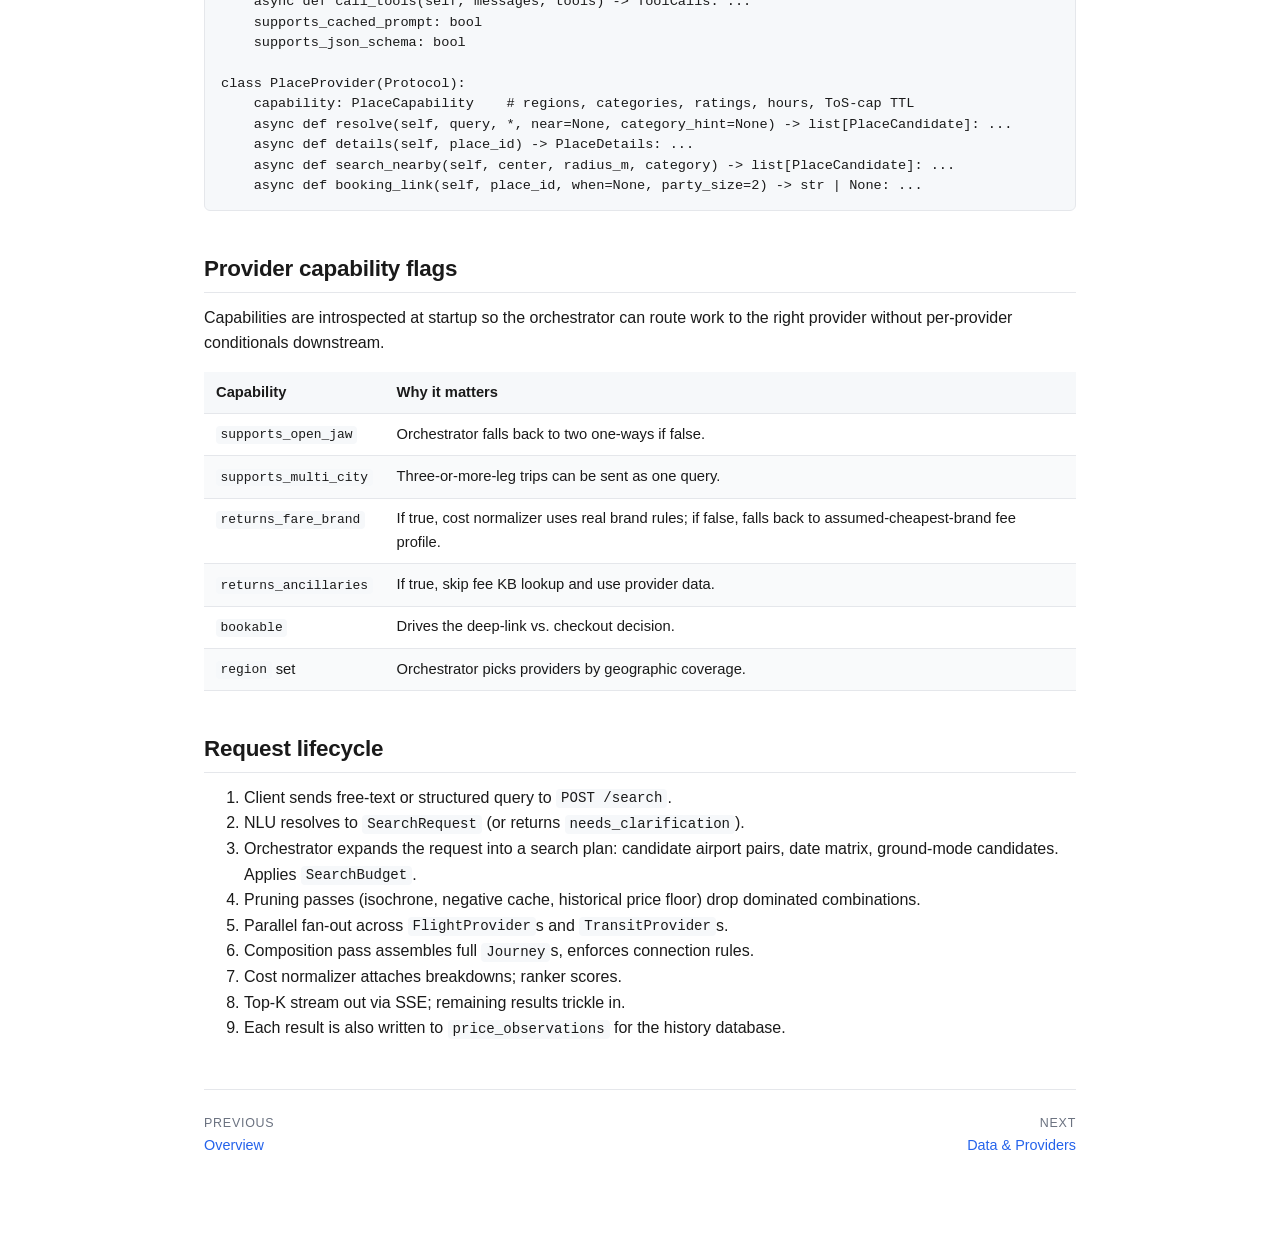
==== commit d8429cd1: "Add Monetization & Reseller Legality research page New page covers four monetization models (affilia" ====
--- a/docs/research/architecture.html
+++ b/docs/research/architecture.html
@@ -17,6 +17,7 @@
   <a href="cost-transparency.html">Cost</a>
   <a href="ground-transit.html">Ground Transit</a>
   <a href="places-and-poi.html">Places</a>
+  <a href="monetization-and-reseller.html">Monetization</a>
   <a href="roadmap.html">Roadmap</a>
 </nav>
 
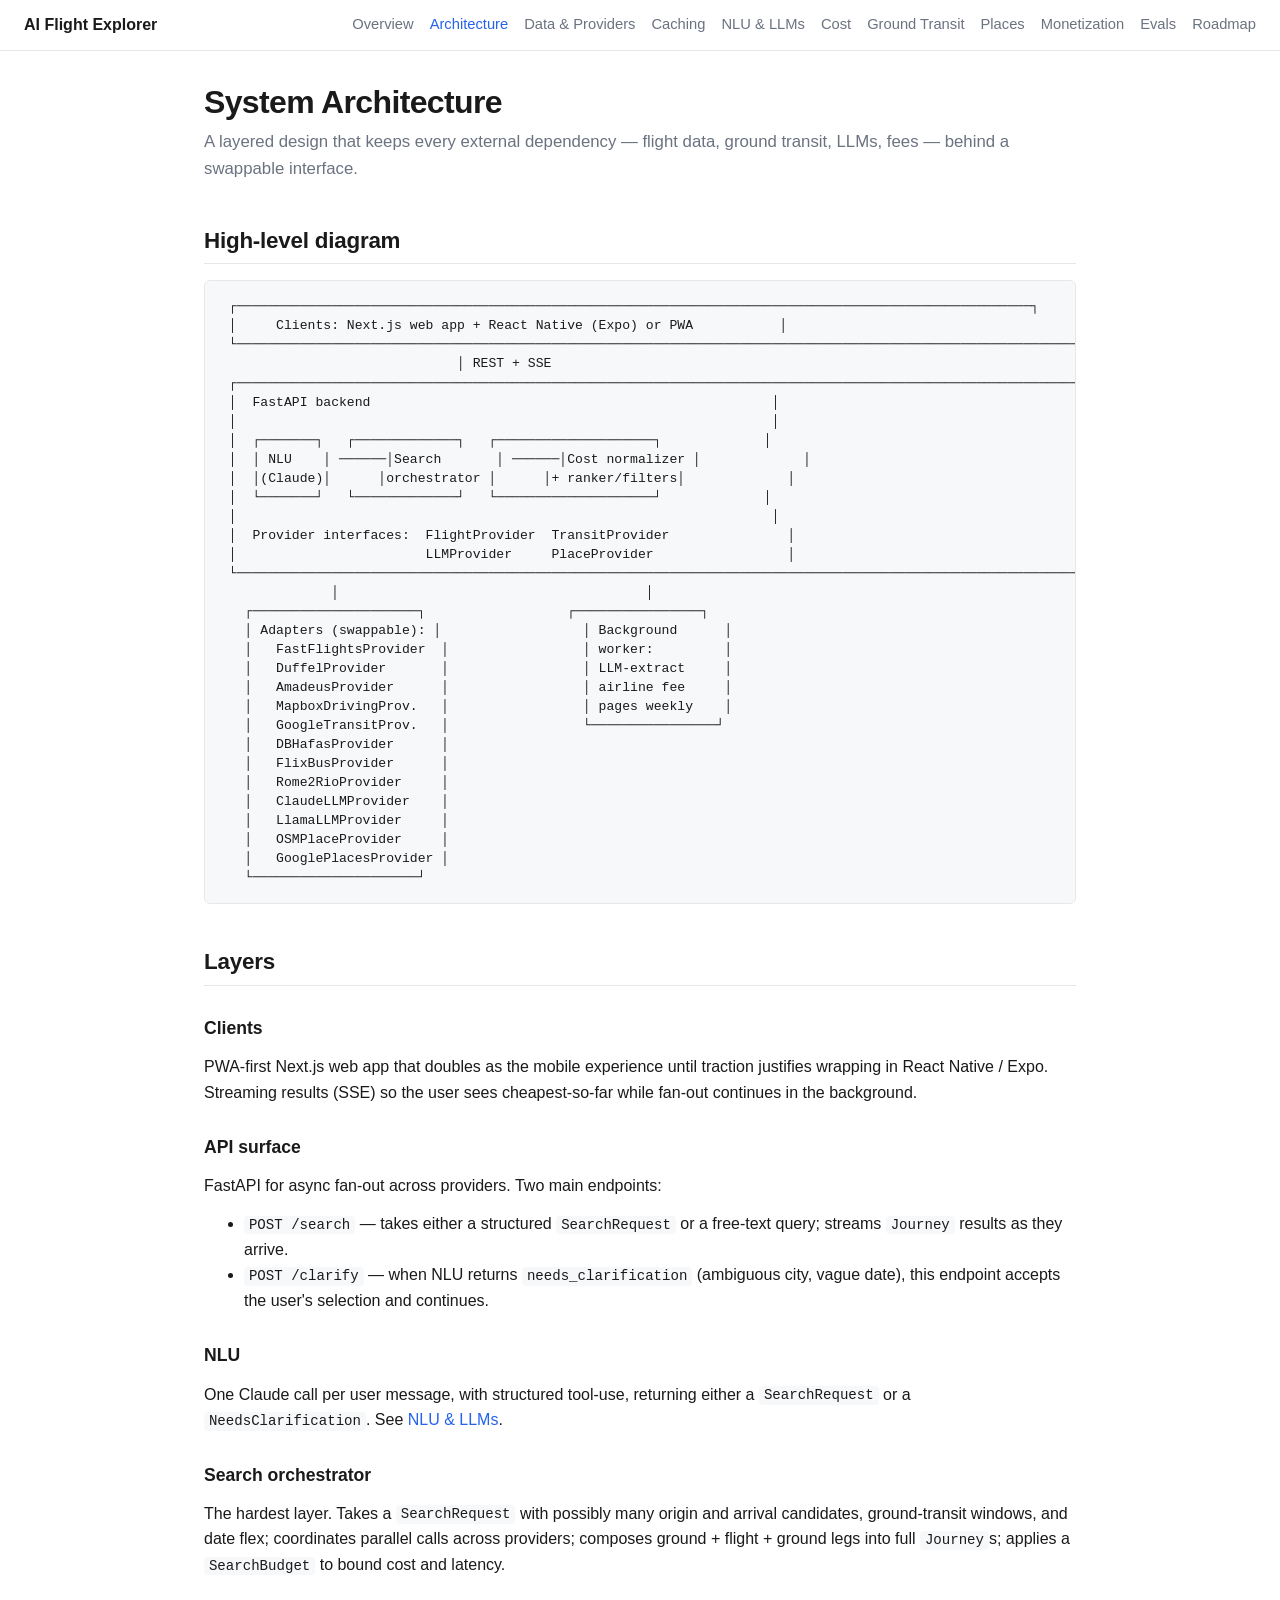
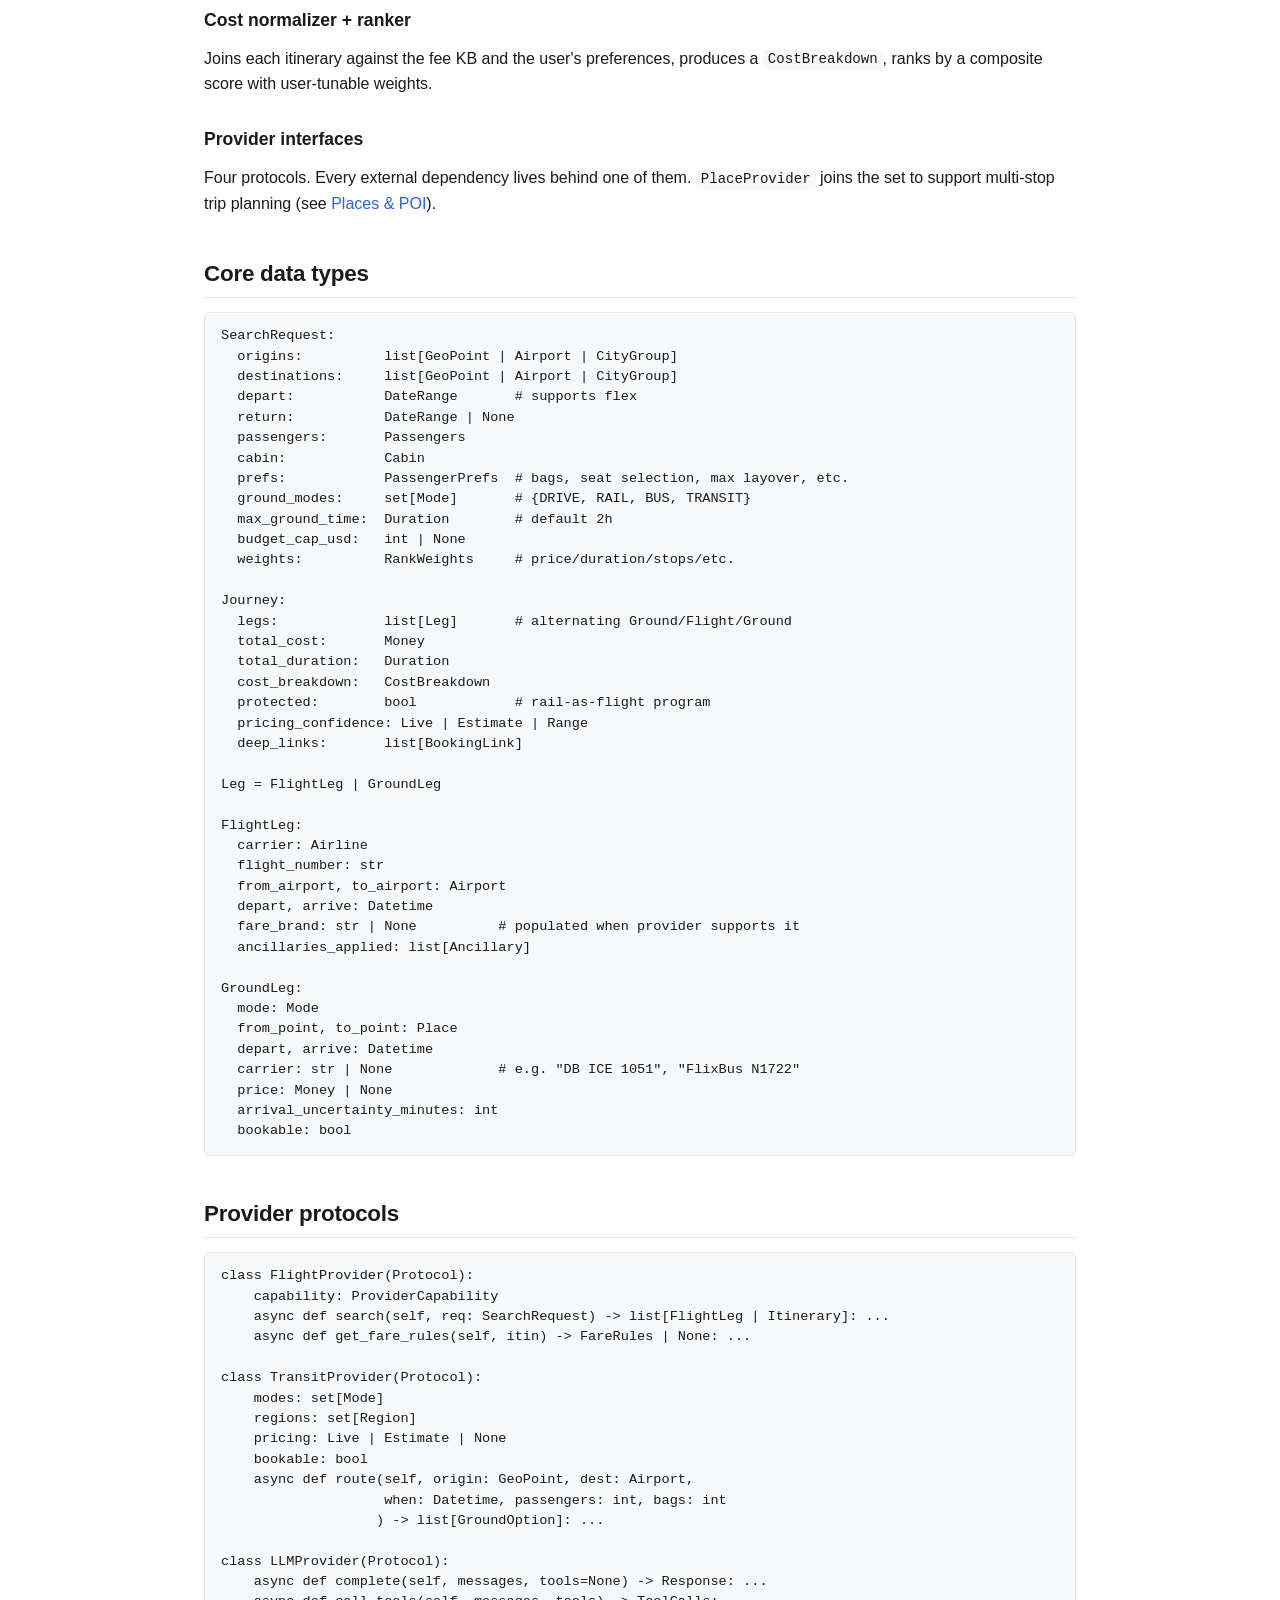
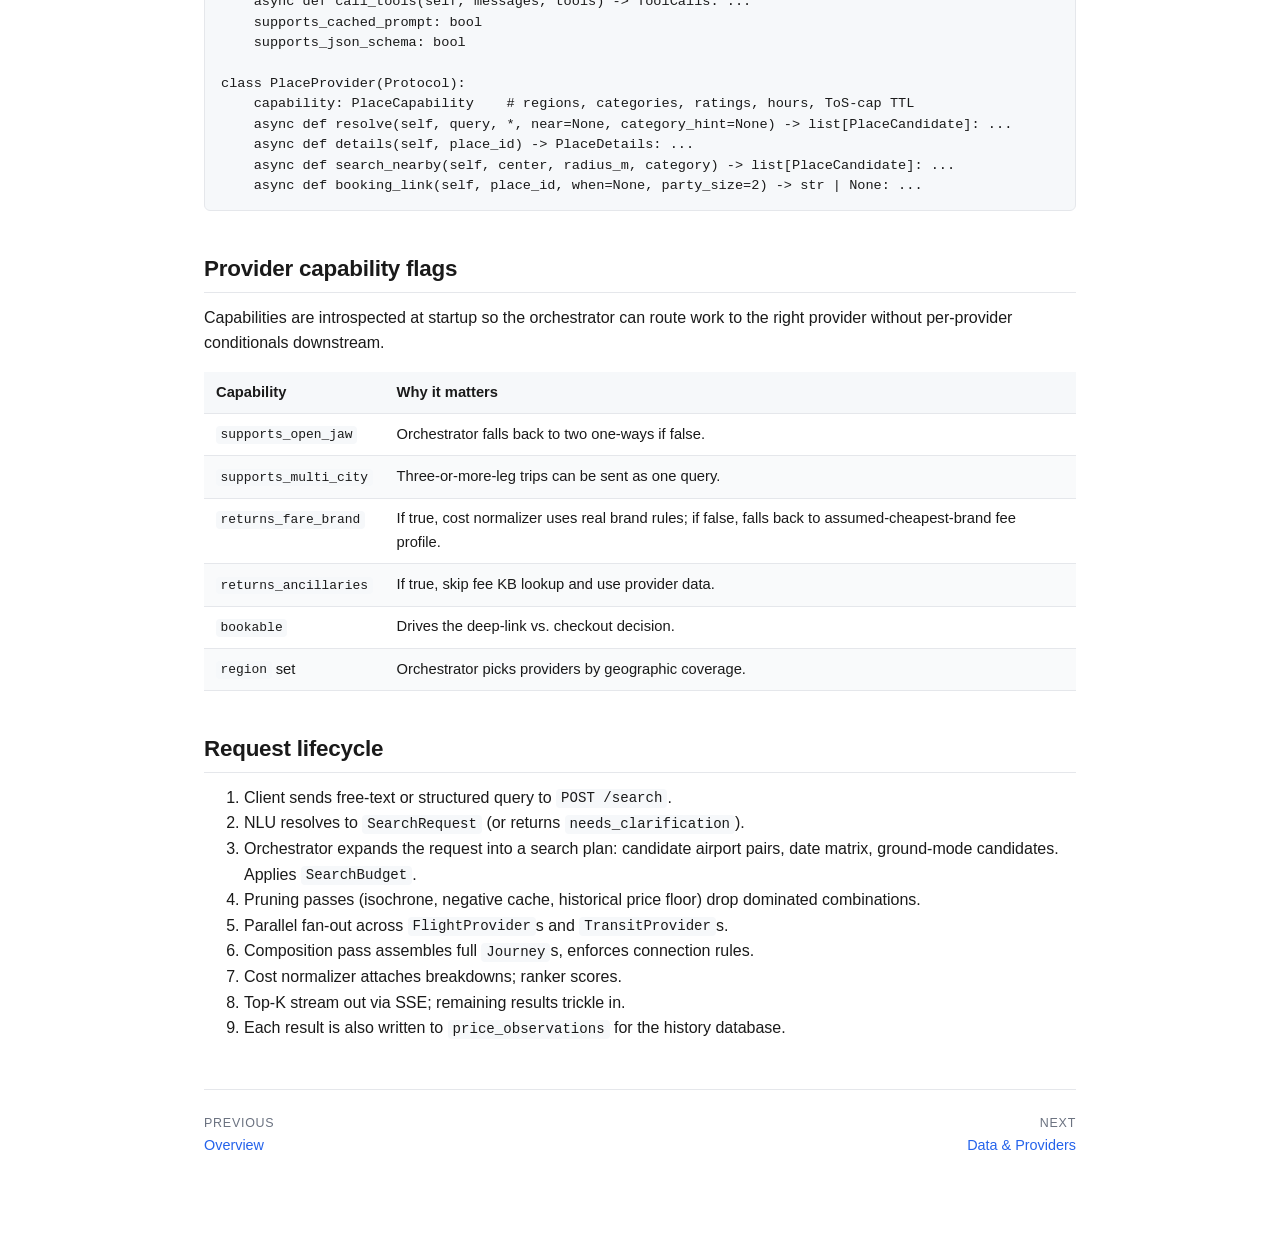
==== commit cdc72b2e: "Add Evals & Measurement research page Four-tier eval strategy (fixture unit, live end-to-end, produc" ====
--- a/docs/research/architecture.html
+++ b/docs/research/architecture.html
@@ -18,6 +18,7 @@
   <a href="ground-transit.html">Ground Transit</a>
   <a href="places-and-poi.html">Places</a>
   <a href="monetization-and-reseller.html">Monetization</a>
+  <a href="evals.html">Evals</a>
   <a href="roadmap.html">Roadmap</a>
 </nav>
 
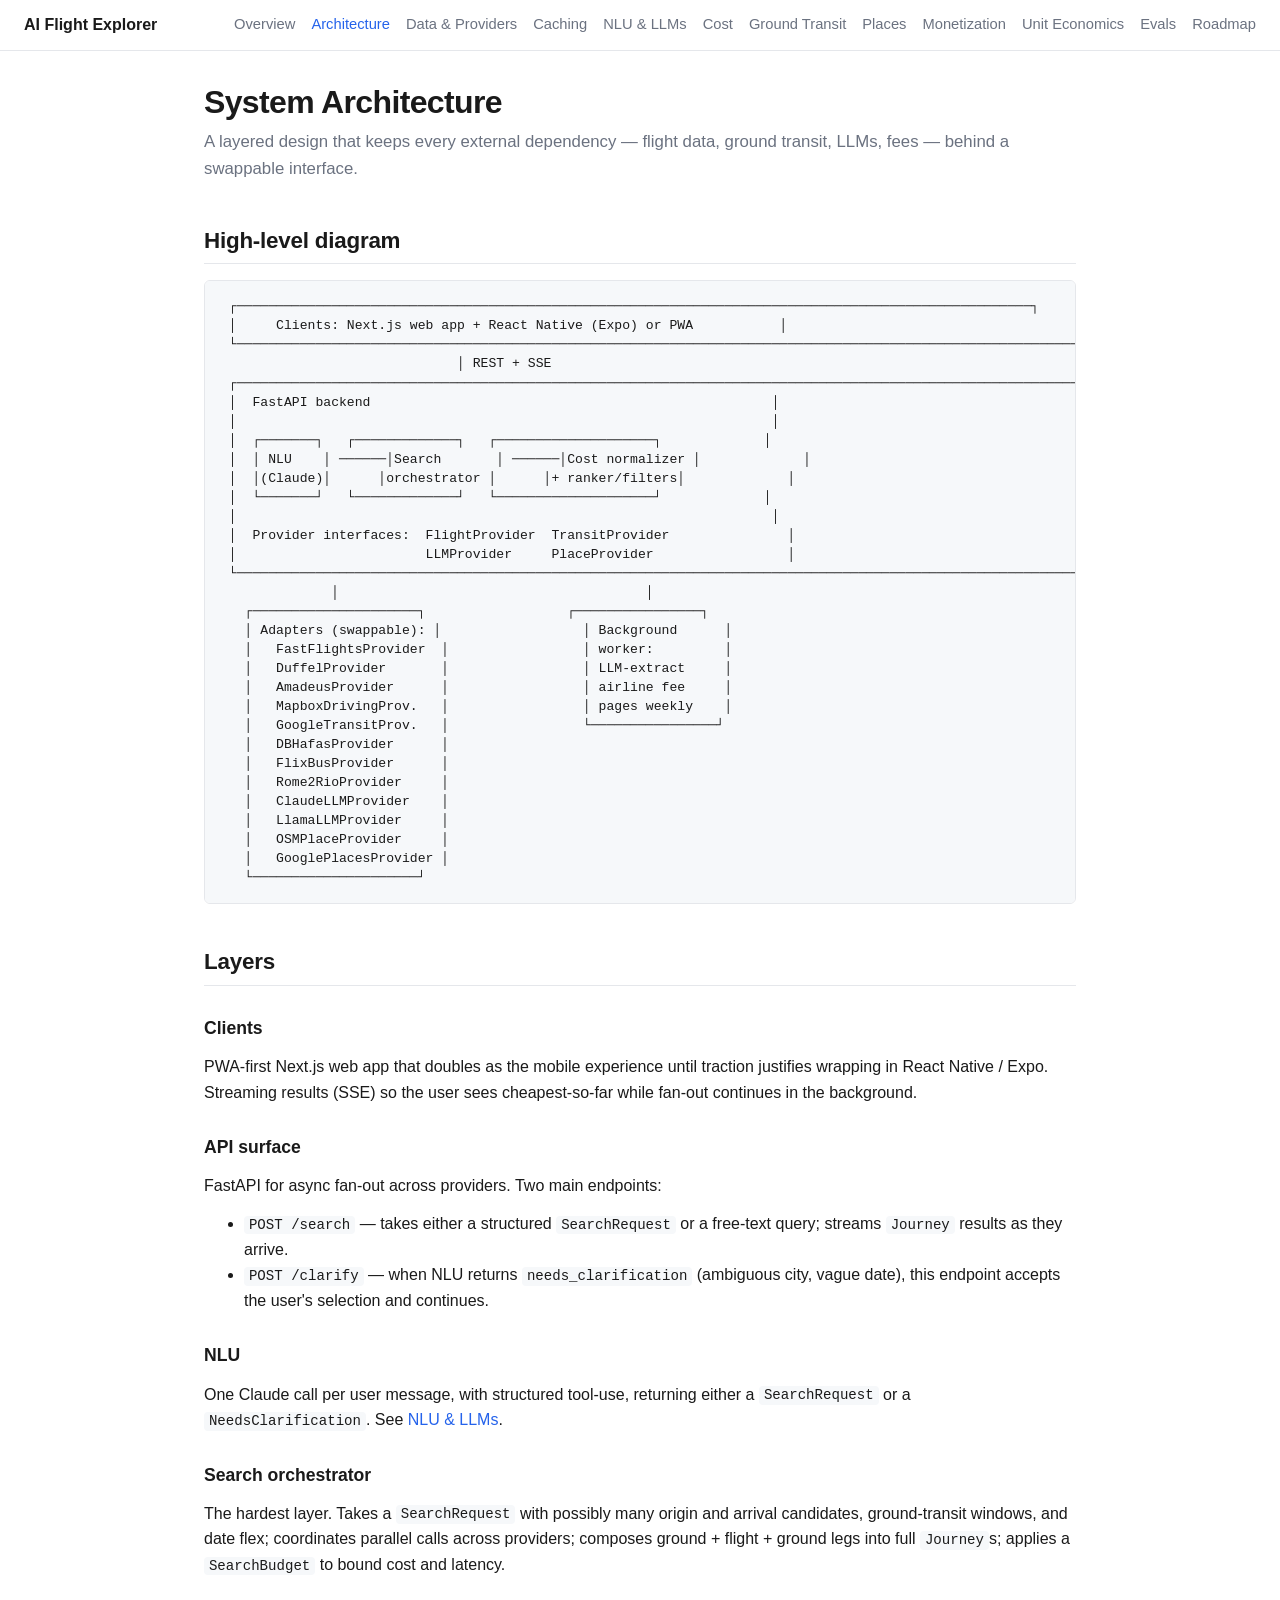
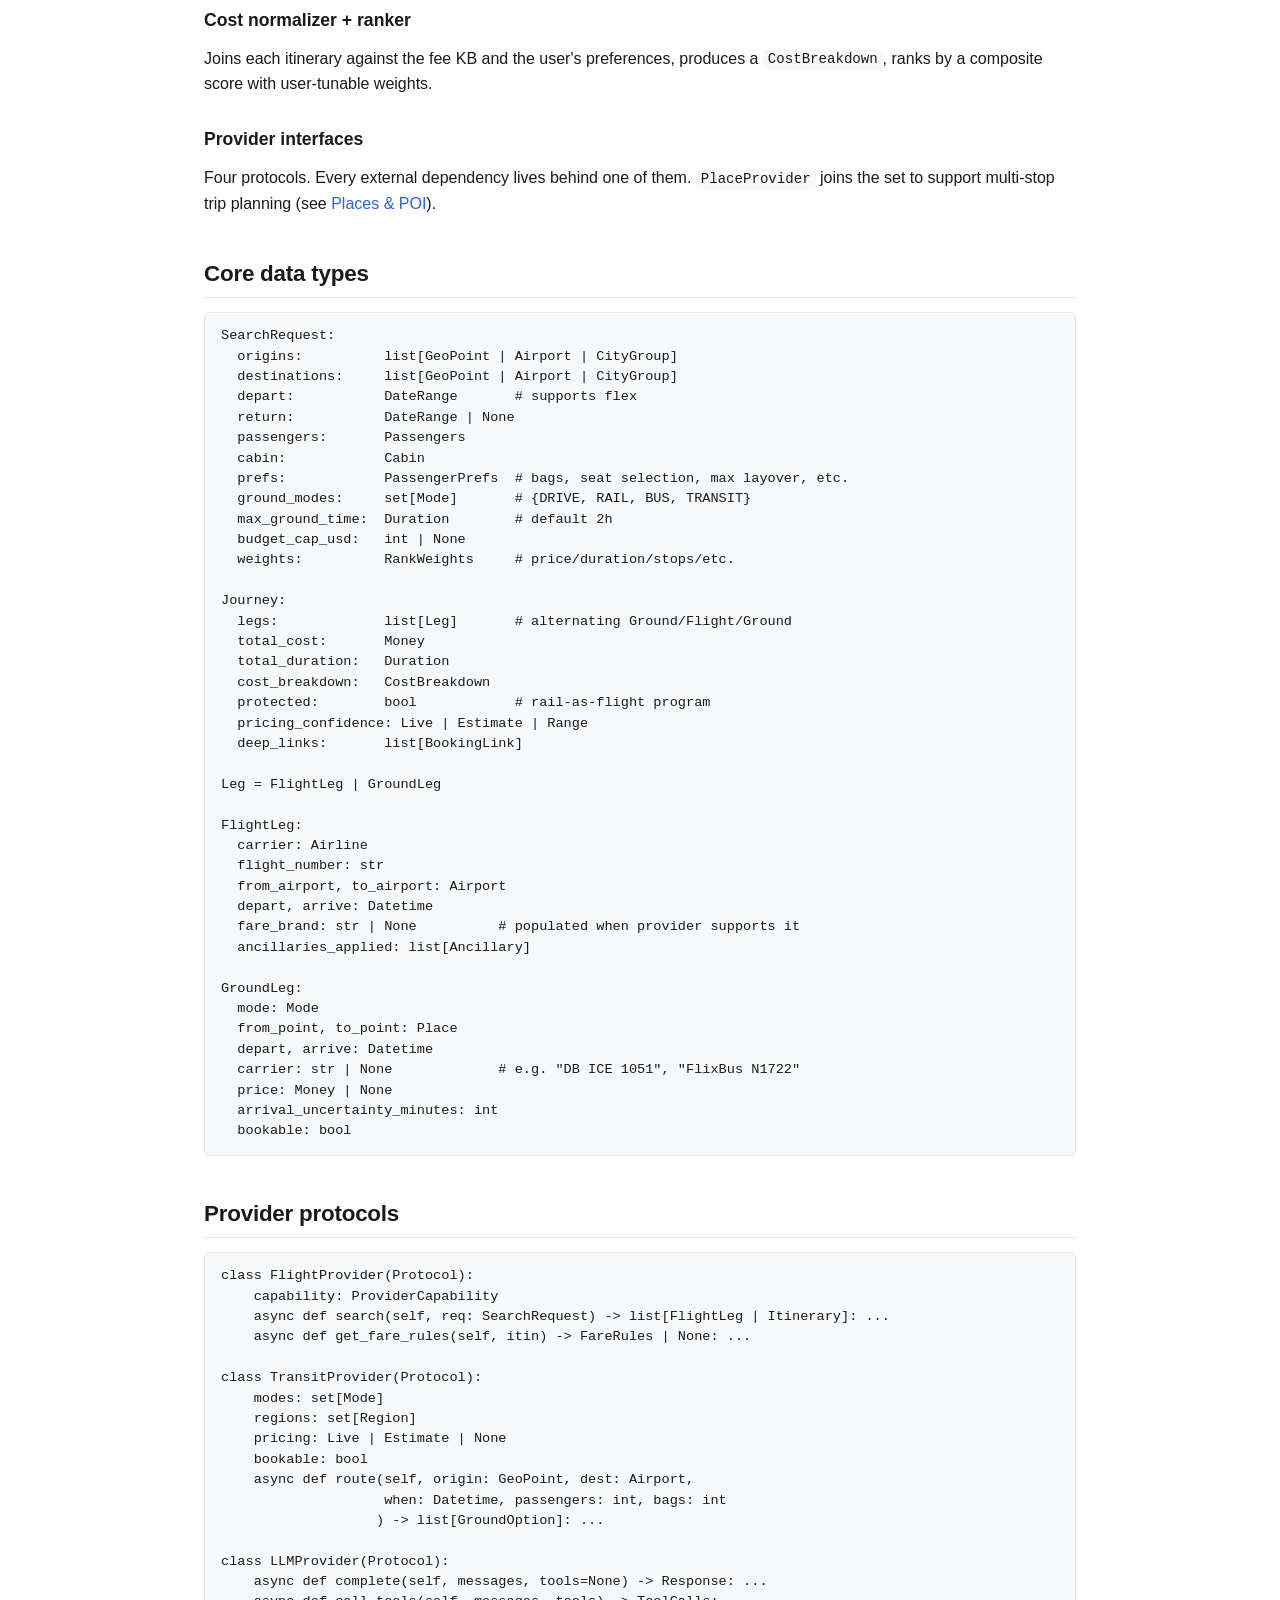
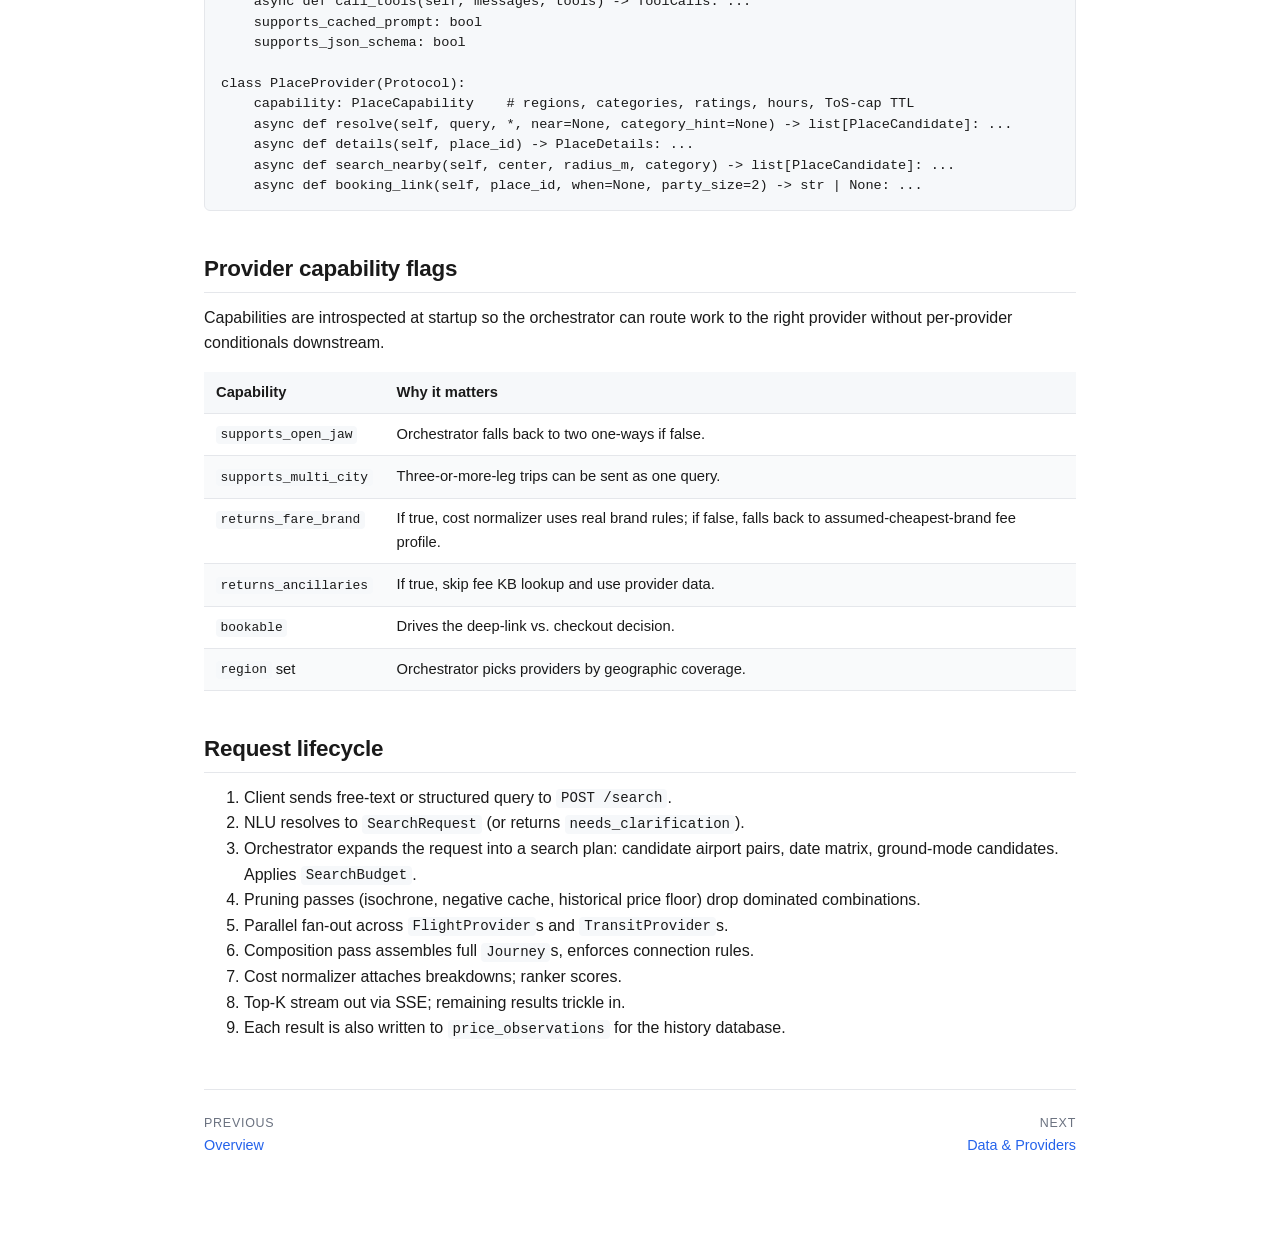
==== commit 3cdeb589: "Add Unit Economics research page" ====
--- a/docs/research/architecture.html
+++ b/docs/research/architecture.html
@@ -18,6 +18,7 @@
   <a href="ground-transit.html">Ground Transit</a>
   <a href="places-and-poi.html">Places</a>
   <a href="monetization-and-reseller.html">Monetization</a>
+  <a href="unit-economics.html">Unit Economics</a>
   <a href="evals.html">Evals</a>
   <a href="roadmap.html">Roadmap</a>
 </nav>
